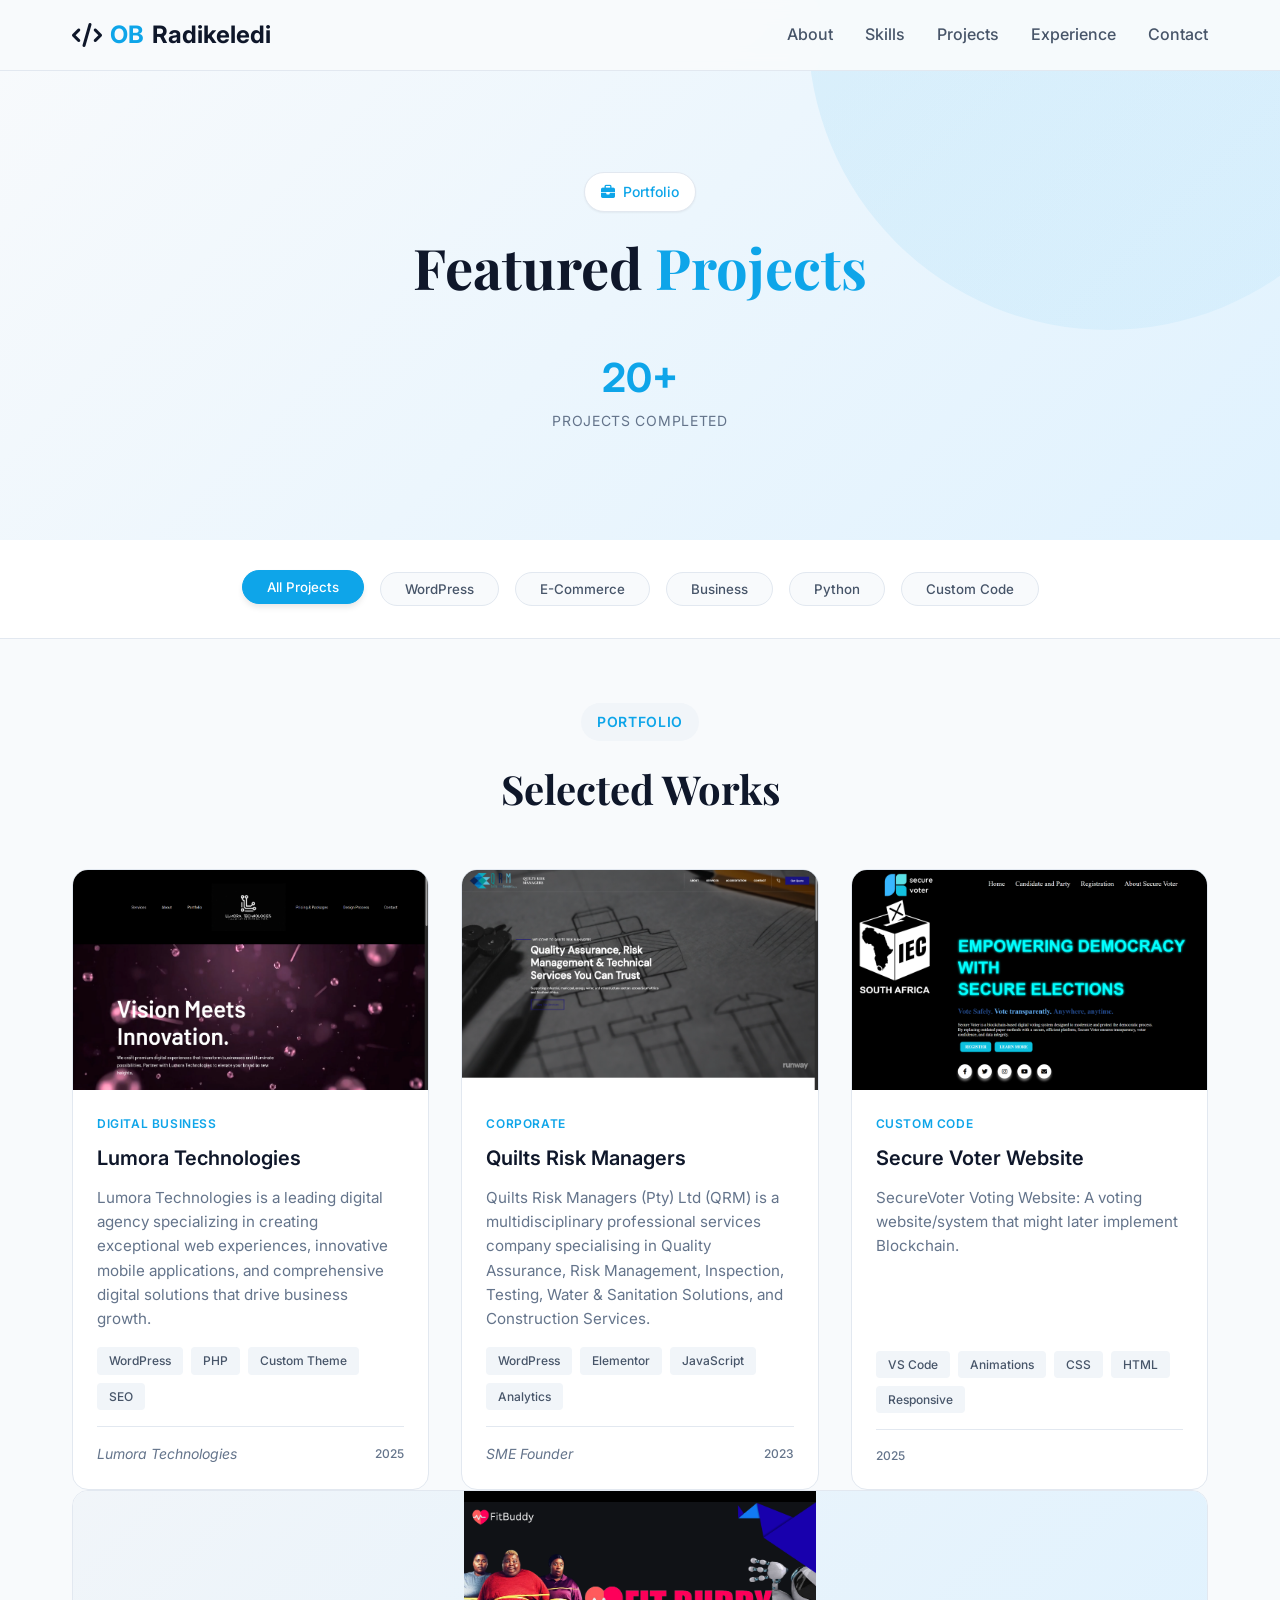
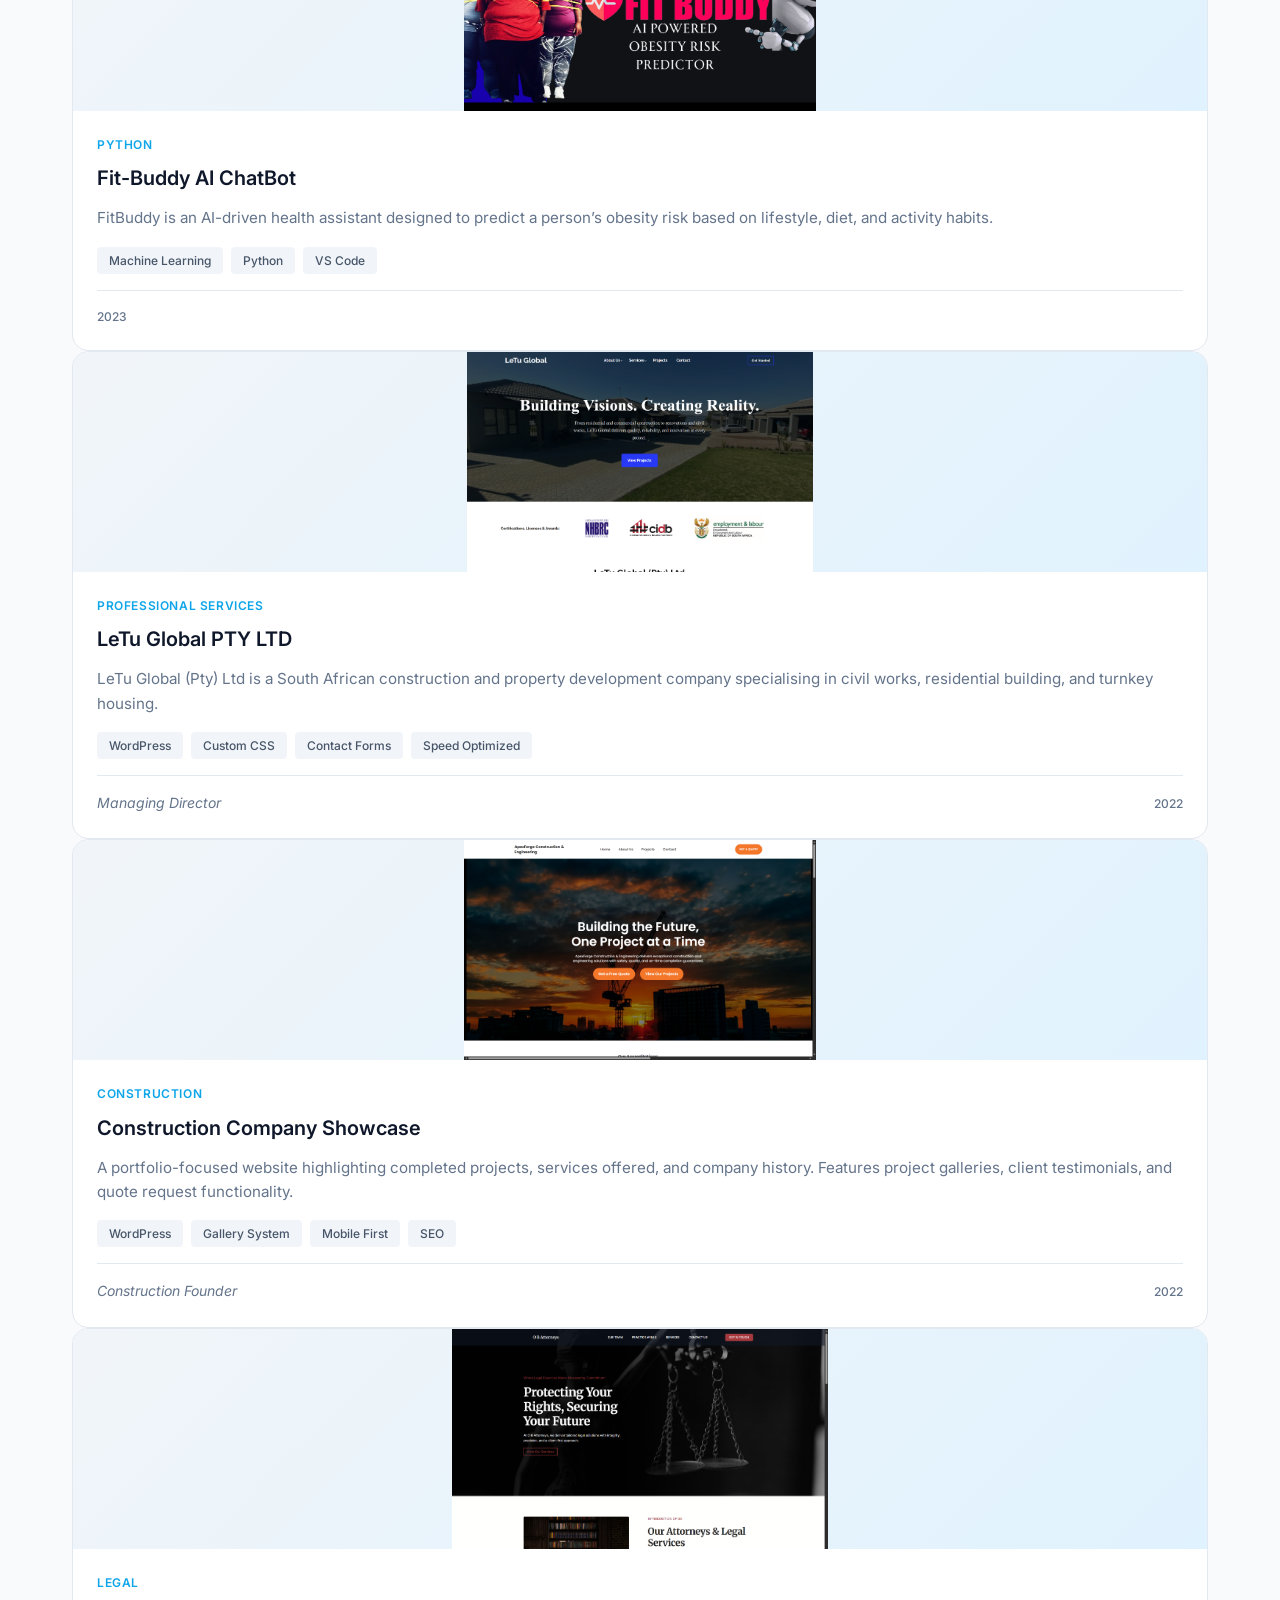
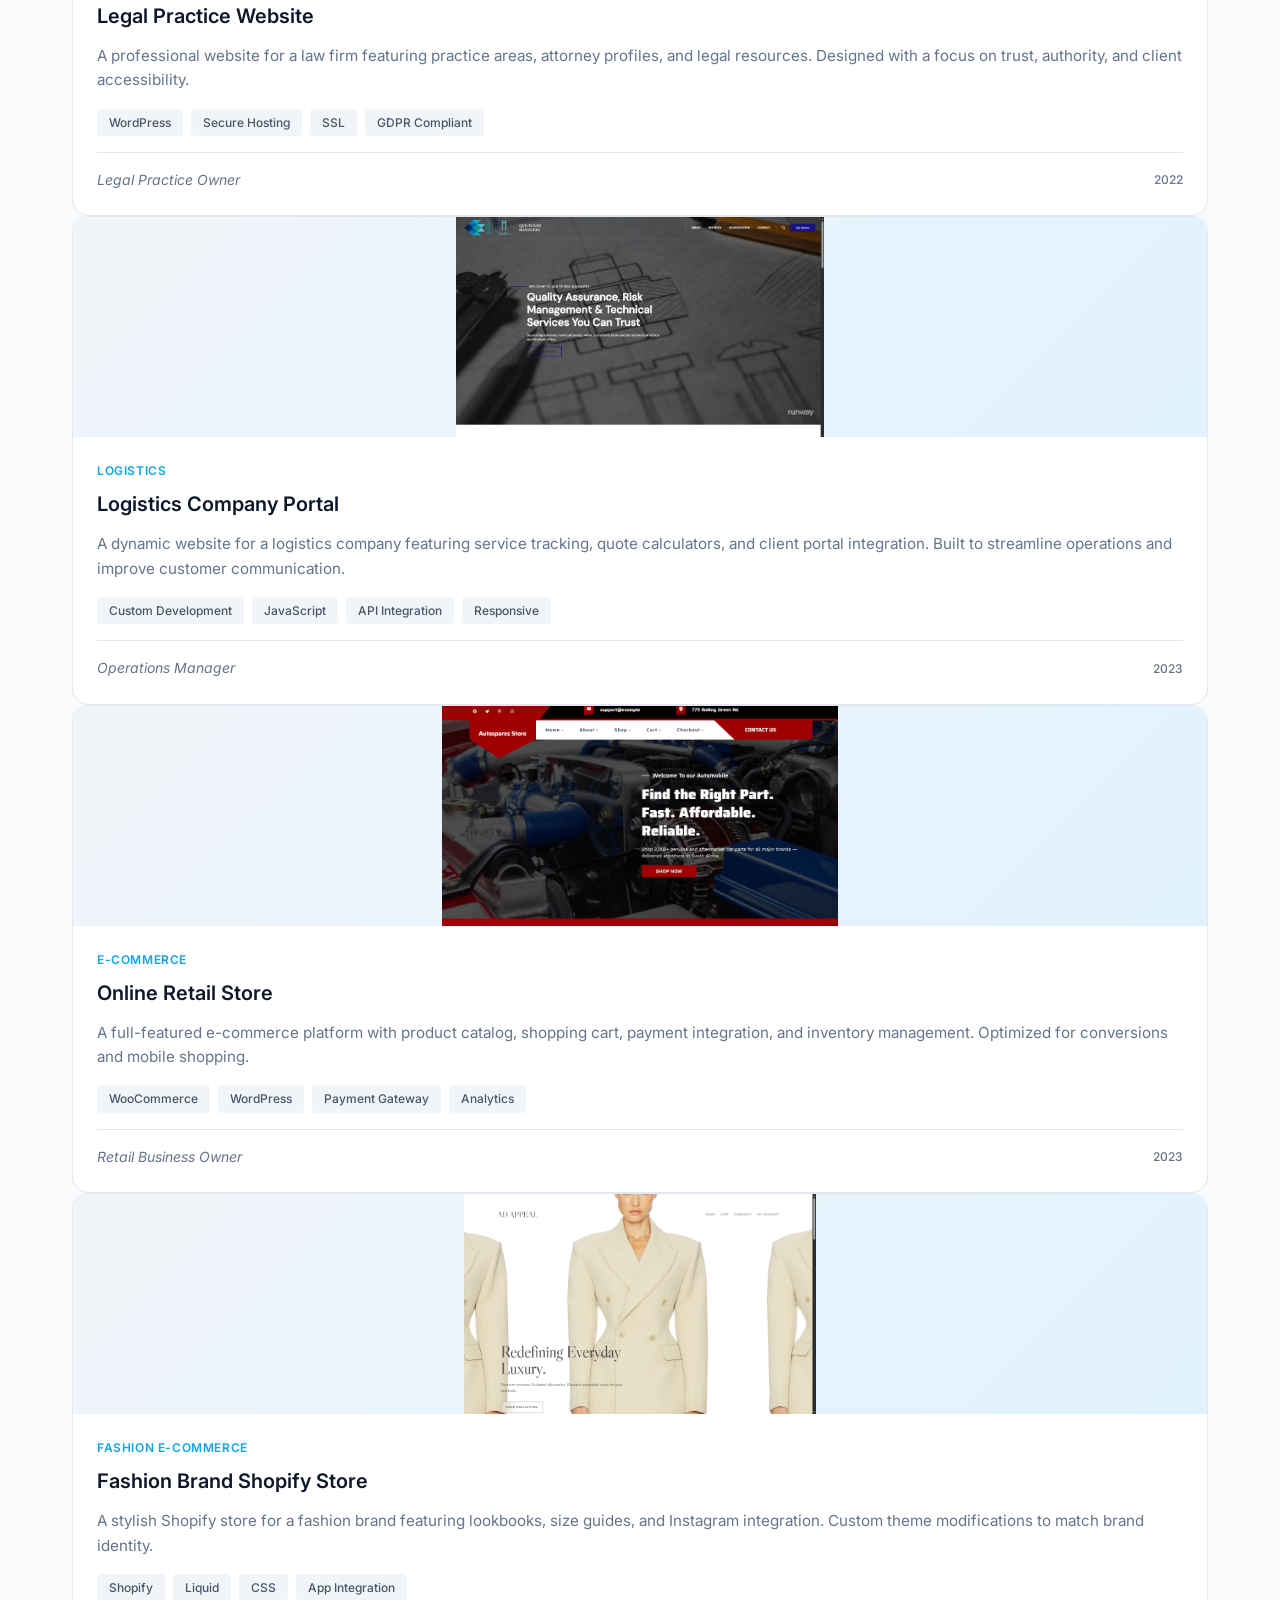
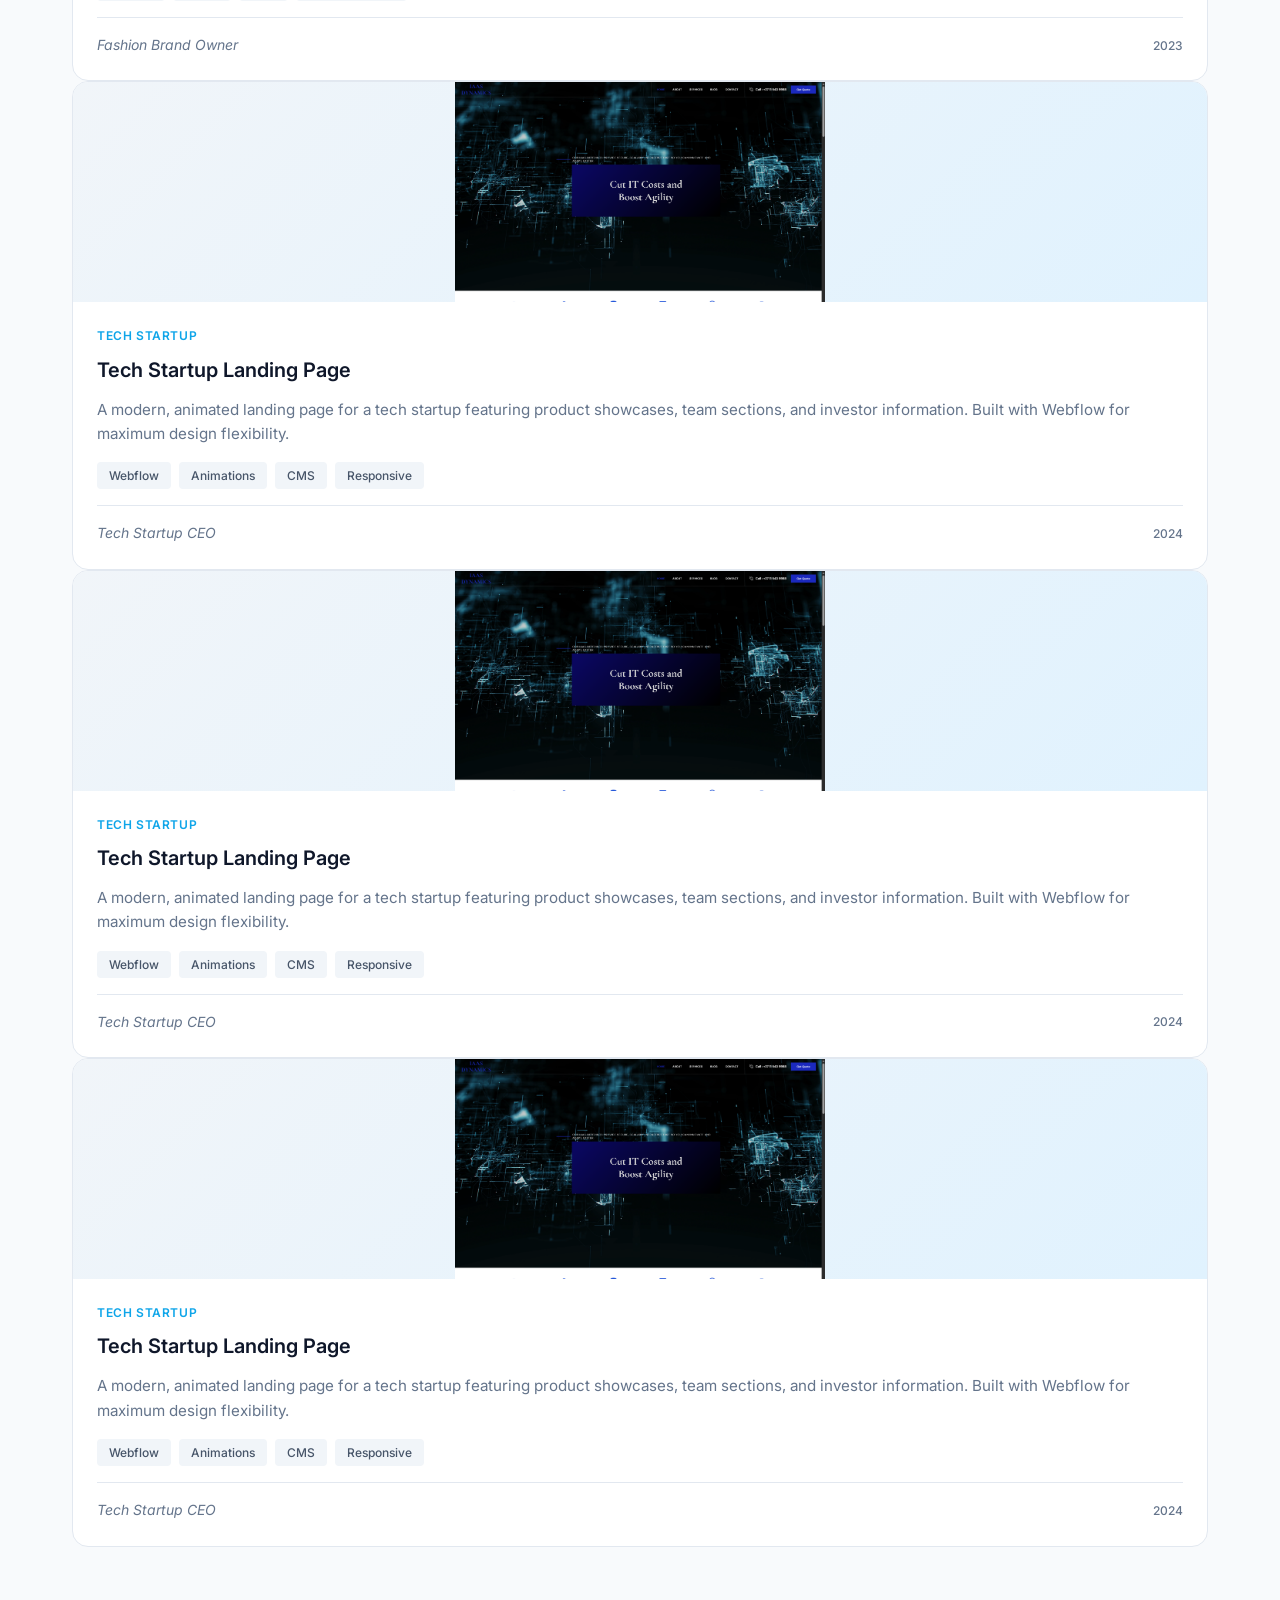
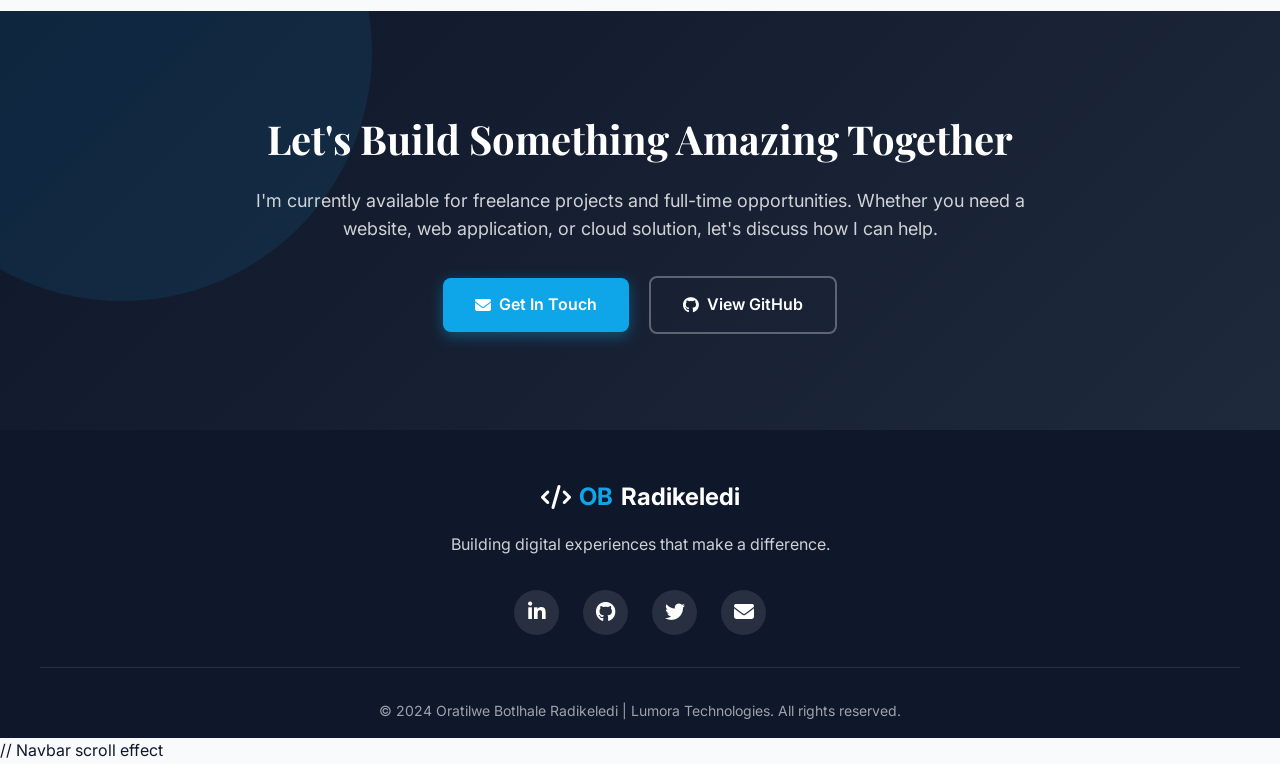
==== portfolio.html @ 7f7d8f94 "Add files via upload" ====
<!DOCTYPE html>
<html lang="en">
<head>
    <meta charset="UTF-8">
    <meta name="viewport" content="width=device-width, initial-scale=1.0">
    <title>Projects | Oratilwe Botlhale Radikeledi</title>
    <meta name="description" content="Portfolio of 20+ websites built by Oratilwe Botlhale Radikeledi. Web design, development, and digital solutions.">

    <!-- Fonts -->
    <link rel="preconnect" href="https://fonts.googleapis.com">
    <link rel="preconnect" href="https://fonts.gstatic.com" crossorigin>
    <link href="https://fonts.googleapis.com/css2?family=Inter:wght@300;400;500;600;700;800&family=Playfair+Display:wght@600;700&display=swap" rel="stylesheet">

    <!-- Icons -->
    <link rel="stylesheet" href="https://cdnjs.cloudflare.com/ajax/libs/font-awesome/6.4.0/css/all.min.css">

    <style>
        :root {
            --primary-bg: #f8fafc;
            --secondary-bg: #ffffff;
            --accent-bg: #f1f5f9;
            --text-primary: #0f172a;
            --text-secondary: #475569;
            --text-muted: #64748b;
            --accent-color: #0ea5e9;
            --accent-hover: #0284c7;
            --border-color: #e2e8f0;
            --success: #10b981;
            --warning: #f59e0b;
            --shadow-sm: 0 1px 2px 0 rgb(0 0 0 / 0.05);
            --shadow-md: 0 4px 6px -1px rgb(0 0 0 / 0.1);
            --shadow-lg: 0 10px 15px -3px rgb(0 0 0 / 0.1);
            --shadow-xl: 0 20px 25px -5px rgb(0 0 0 / 0.1);
        }

        * {
            margin: 0;
            padding: 0;
            box-sizing: border-box;
        }

        html {
            scroll-behavior: smooth;
        }

        body {
            font-family: 'Inter', sans-serif;
            background-color: var(--primary-bg);
            color: var(--text-primary);
            line-height: 1.6;
            overflow-x: hidden;
        }

        /* Custom Scrollbar */
        ::-webkit-scrollbar {
            width: 8px;
        }

        ::-webkit-scrollbar-track {
            background: var(--accent-bg);
        }

        ::-webkit-scrollbar-thumb {
            background: var(--accent-color);
            border-radius: 4px;
        }

        /* Navigation */
        nav {
            position: fixed;
            top: 0;
            width: 100%;
            background: rgba(248, 250, 252, 0.95);
            backdrop-filter: blur(10px);
            border-bottom: 1px solid var(--border-color);
            z-index: 1000;
            transition: all 0.3s ease;
        }

        nav.scrolled {
            box-shadow: var(--shadow-md);
        }

        .nav-container {
            max-width: 1200px;
            margin: 0 auto;
            padding: 1rem 2rem;
            display: flex;
            justify-content: space-between;
            align-items: center;
        }

        .logo {
            font-size: 1.5rem;
            font-weight: 700;
            color: var(--text-primary);
            text-decoration: none;
            display: flex;
            align-items: center;
            gap: 0.5rem;
        }

        .logo span {
            color: var(--accent-color);
        }

        .nav-links {
            display: flex;
            gap: 2rem;
            list-style: none;
        }

        .nav-links a {
            text-decoration: none;
            color: var(--text-secondary);
            font-weight: 500;
            transition: color 0.3s ease;
            position: relative;
        }

        .nav-links a:hover {
            color: var(--accent-color);
        }

        .nav-links a::after {
            content: '';
            position: absolute;
            bottom: -4px;
            left: 0;
            width: 0;
            height: 2px;
            background: var(--accent-color);
            transition: width 0.3s ease;
        }

        .nav-links a:hover::after {
            width: 100%;
        }

        .mobile-menu-btn {
            display: none;
            background: none;
            border: none;
            font-size: 1.5rem;
            cursor: pointer;
            color: var(--text-primary);
        }

        /* Hero Section */
        .hero {
            min-height: 60vh;
            display: flex;
            align-items: center;
            padding: 8rem 2rem 4rem;
            position: relative;
            overflow: hidden;
            background: linear-gradient(135deg, var(--primary-bg) 0%, #e0f2fe 100%);
        }

        .hero::before {
            content: '';
            position: absolute;
            top: -50%;
            right: -10%;
            width: 600px;
            height: 600px;
            background: linear-gradient(135deg, rgba(14, 165, 233, 0.1) 0%, rgba(14, 165, 233, 0.05) 100%);
            border-radius: 50%;
            z-index: 0;
        }

        .hero-container {
            max-width: 1200px;
            margin: 0 auto;
            text-align: center;
            position: relative;
            z-index: 1;
        }

        .hero-badge {
            display: inline-flex;
            align-items: center;
            gap: 0.5rem;
            padding: 0.5rem 1rem;
            background: var(--secondary-bg);
            border: 1px solid var(--border-color);
            border-radius: 50px;
            font-size: 0.875rem;
            font-weight: 500;
            color: var(--accent-color);
            margin-bottom: 1.5rem;
            box-shadow: var(--shadow-sm);
        }

        .hero h1 {
            font-family: 'Playfair Display', serif;
            font-size: 3.5rem;
            font-weight: 700;
            line-height: 1.1;
            margin-bottom: 1rem;
            color: var(--text-primary);
        }

        .hero h1 span {
            color: var(--accent-color);
        }

        .hero-subtitle {
            font-size: 1.25rem;
            color: var(--text-secondary);
            margin-bottom: 1.5rem;
            font-weight: 400;
            max-width: 600px;
            margin-left: auto;
            margin-right: auto;
        }

        .hero-stats {
            display: flex;
            justify-content: center;
            gap: 4rem;
            margin-top: 3rem;
        }

        .stat {
            display: flex;
            flex-direction: column;
            align-items: center;
        }

        .stat-number {
            font-size: 2.5rem;
            font-weight: 700;
            color: var(--accent-color);
        }

        .stat-label {
            font-size: 0.875rem;
            color: var(--text-muted);
            text-transform: uppercase;
            letter-spacing: 0.05em;
        }

        /* Filter Section */
        .filter-section {
            padding: 2rem;
            background: var(--secondary-bg);
            border-bottom: 1px solid var(--border-color);
            position: sticky;
            top: 70px;
            z-index: 100;
        }

        .filter-container {
            max-width: 1200px;
            margin: 0 auto;
            display: flex;
            justify-content: center;
            gap: 1rem;
            flex-wrap: wrap;
        }

        .filter-btn {
            padding: 0.5rem 1.5rem;
            border: 1px solid var(--border-color);
            background: var(--primary-bg);
            border-radius: 50px;
            font-weight: 500;
            color: var(--text-secondary);
            cursor: pointer;
            transition: all 0.3s ease;
            font-family: inherit;
        }

        .filter-btn:hover,
        .filter-btn.active {
            background: var(--accent-color);
            color: white;
            border-color: var(--accent-color);
            transform: translateY(-2px);
            box-shadow: var(--shadow-md);
        }

        /* Projects Grid */
        .projects-section {
            padding: 4rem 2rem;
            max-width: 1200px;
            margin: 0 auto;
        }

        .section-header {
            text-align: center;
            margin-bottom: 3rem;
        }

        .section-tag {
            display: inline-block;
            padding: 0.5rem 1rem;
            background: var(--accent-bg);
            color: var(--accent-color);
            border-radius: 50px;
            font-size: 0.875rem;
            font-weight: 600;
            margin-bottom: 1rem;
            text-transform: uppercase;
            letter-spacing: 0.05em;
        }

        .section-title {
            font-family: 'Playfair Display', serif;
            font-size: 2.5rem;
            font-weight: 700;
            margin-bottom: 1rem;
            color: var(--text-primary);
        }

        .projects-grid {
            display: grid;
            grid-template-columns: repeat(auto-fit, minmax(350px, 1fr));
            gap: 2rem;
        }

        .project-card {
            background: var(--secondary-bg);
            border-radius: 16px;
            overflow: hidden;
            border: 1px solid var(--border-color);
            transition: all 0.4s ease;
            position: relative;
            display: flex;
            flex-direction: column;
        }

        .project-card:hover {
            transform: translateY(-8px);
            box-shadow: var(--shadow-xl);
        }

        .project-image {
            height: 220px;
            background: linear-gradient(135deg, var(--accent-bg) 0%, #e0f2fe 100%);
            display: flex;
            align-items: center;
            justify-content: center;
            font-size: 3.5rem;
            color: var(--accent-color);
            position: relative;
            overflow: hidden;
        }

        .project-image::before {
            content: '';
            position: absolute;
            top: 0;
            left: 0;
            right: 0;
            bottom: 0;
            background: linear-gradient(135deg, transparent 0%, rgba(14, 165, 233, 0.1) 100%);
            opacity: 0;
            transition: opacity 0.3s ease;
        }

        .project-card:hover .project-image::before {
            opacity: 1;
        }

        .project-overlay {
            position: absolute;
            top: 0;
            left: 0;
            right: 0;
            bottom: 0;
            background: rgba(15, 23, 42, 0.85);
            display: flex;
            align-items: center;
            justify-content: center;
            gap: 1rem;
            opacity: 0;
            transition: opacity 0.3s ease;
        }

        .project-card:hover .project-overlay {
            opacity: 1;
        }

        .project-link {
            width: 50px;
            height: 50px;
            background: white;
            border-radius: 50%;
            display: flex;
            align-items: center;
            justify-content: center;
            color: var(--text-primary);
            text-decoration: none;
            transition: all 0.3s ease;
            transform: translateY(20px);
            opacity: 0;
        }

        .project-card:hover .project-link {
            transform: translateY(0);
            opacity: 1;
        }

        .project-link:first-child {
            transition-delay: 0.1s;
        }

        .project-link:last-child {
            transition-delay: 0.2s;
        }

        .project-link:hover {
            background: var(--accent-color);
            color: white;
            transform: scale(1.1);
        }

        .project-content {
            padding: 1.5rem;
            flex-grow: 1;
            display: flex;
            flex-direction: column;
        }

        .project-category {
            font-size: 0.75rem;
            font-weight: 600;
            color: var(--accent-color);
            text-transform: uppercase;
            letter-spacing: 0.05em;
            margin-bottom: 0.5rem;
        }

        .project-content h3 {
            font-size: 1.25rem;
            margin-bottom: 0.75rem;
            color: var(--text-primary);
            font-weight: 600;
        }

        .project-content p {
            color: var(--text-muted);
            font-size: 0.95rem;
            margin-bottom: 1rem;
            line-height: 1.6;
            flex-grow: 1;
        }

        .project-tech {
            display: flex;
            flex-wrap: wrap;
            gap: 0.5rem;
            margin-bottom: 1rem;
        }

        .project-tech span {
            padding: 0.25rem 0.75rem;
            background: var(--accent-bg);
            border-radius: 4px;
            font-size: 0.75rem;
            color: var(--text-secondary);
            font-weight: 500;
        }

        .project-footer {
            display: flex;
            justify-content: space-between;
            align-items: center;
            padding-top: 1rem;
            border-top: 1px solid var(--border-color);
        }

        .project-client {
            font-size: 0.875rem;
            color: var(--text-muted);
            font-style: italic;
        }

        .project-date {
            font-size: 0.75rem;
            color: var(--text-muted);
            font-weight: 500;
        }

        /* Testimonials Section */
        .testimonials-section {
            padding: 6rem 2rem;
            background: var(--secondary-bg);
            position: relative;
        }

        .testimonials-container {
            max-width: 1200px;
            margin: 0 auto;
        }

        .testimonials-grid {
            display: grid;
            grid-template-columns: repeat(auto-fit, minmax(350px, 1fr));
            gap: 2rem;
            margin-top: 3rem;
        }

        .testimonial-card {
            background: var(--primary-bg);
            padding: 2rem;
            border-radius: 12px;
            border: 1px solid var(--border-color);
            position: relative;
            transition: all 0.3s ease;
        }

        .testimonial-card:hover {
            transform: translateY(-5px);
            box-shadow: var(--shadow-lg);
        }

        .testimonial-card::before {
            content: '"';
            position: absolute;
            top: -10px;
            left: 20px;
            font-size: 4rem;
            color: var(--accent-color);
            font-family: 'Playfair Display', serif;
            opacity: 0.3;
        }

        .testimonial-text {
            font-size: 1rem;
            color: var(--text-secondary);
            line-height: 1.8;
            margin-bottom: 1.5rem;
            font-style: italic;
        }

        .testimonial-author {
            display: flex;
            align-items: center;
            gap: 1rem;
        }

        .author-avatar {
            width: 50px;
            height: 50px;
            background: var(--accent-bg);
            border-radius: 50%;
            display: flex;
            align-items: center;
            justify-content: center;
            font-size: 1.25rem;
            color: var(--accent-color);
            font-weight: 600;
        }

        .author-info h4 {
            font-size: 1rem;
            color: var(--text-primary);
            margin-bottom: 0.25rem;
        }

        .author-info p {
            font-size: 0.875rem;
            color: var(--text-muted);
        }

        /* Process Section */
        .process-section {
            padding: 6rem 2rem;
            max-width: 1200px;
            margin: 0 auto;
        }

        .process-grid {
            display: grid;
            grid-template-columns: repeat(auto-fit, minmax(250px, 1fr));
            gap: 2rem;
            margin-top: 3rem;
        }

        .process-card {
            text-align: center;
            padding: 2rem;
            position: relative;
        }

        .process-number {
            width: 60px;
            height: 60px;
            background: var(--accent-color);
            color: white;
            border-radius: 50%;
            display: flex;
            align-items: center;
            justify-content: center;
            font-size: 1.5rem;
            font-weight: 700;
            margin: 0 auto 1.5rem;
            position: relative;
            z-index: 1;
        }

        .process-card h3 {
            font-size: 1.25rem;
            margin-bottom: 0.75rem;
            color: var(--text-primary);
        }

        .process-card p {
            color: var(--text-muted);
            font-size: 0.95rem;
        }

        /* CTA Section */
        .cta-section {
            padding: 6rem 2rem;
            background: linear-gradient(135deg, var(--text-primary) 0%, #1e293b 100%);
            text-align: center;
            position: relative;
            overflow: hidden;
        }

        .cta-section::before {
            content: '';
            position: absolute;
            top: -50%;
            left: -10%;
            width: 500px;
            height: 500px;
            background: rgba(14, 165, 233, 0.1);
            border-radius: 50%;
        }

        .cta-container {
            max-width: 800px;
            margin: 0 auto;
            position: relative;
            z-index: 1;
        }

        .cta-section h2 {
            font-family: 'Playfair Display', serif;
            font-size: 2.5rem;
            color: white;
            margin-bottom: 1rem;
        }

        .cta-section p {
            color: rgba(255, 255, 255, 0.8);
            font-size: 1.125rem;
            margin-bottom: 2rem;
        }

        .btn {
            padding: 0.875rem 2rem;
            border-radius: 8px;
            font-weight: 600;
            text-decoration: none;
            transition: all 0.3s ease;
            display: inline-flex;
            align-items: center;
            gap: 0.5rem;
            cursor: pointer;
            border: none;
            font-size: 1rem;
        }

        .btn-primary {
            background: var(--accent-color);
            color: white;
            box-shadow: 0 4px 14px 0 rgba(14, 165, 233, 0.39);
        }

        .btn-primary:hover {
            background: var(--accent-hover);
            transform: translateY(-2px);
            box-shadow: 0 6px 20px rgba(14, 165, 233, 0.23);
        }

        .btn-secondary {
            background: transparent;
            color: white;
            border: 2px solid rgba(255, 255, 255, 0.3);
            margin-left: 1rem;
        }

        .btn-secondary:hover {
            border-color: white;
            background: rgba(255, 255, 255, 0.1);
        }

        /* Footer */
        footer {
            background: var(--text-primary);
            color: white;
            padding: 3rem 2rem 1rem;
            text-align: center;
        }

        .footer-content {
            max-width: 1200px;
            margin: 0 auto;
        }

        .footer-logo {
            font-size: 1.5rem;
            font-weight: 700;
            margin-bottom: 1rem;
            display: inline-flex;
            align-items: center;
            gap: 0.5rem;
        }

        .footer-logo span {
            color: var(--accent-color);
        }

        .footer-social {
            display: flex;
            justify-content: center;
            gap: 1.5rem;
            margin: 2rem 0;
        }

        .social-link {
            width: 45px;
            height: 45px;
            background: rgba(255, 255, 255, 0.1);
            border-radius: 50%;
            display: flex;
            align-items: center;
            justify-content: center;
            color: white;
            text-decoration: none;
            transition: all 0.3s ease;
            font-size: 1.25rem;
        }

        .social-link:hover {
            background: var(--accent-color);
            transform: translateY(-3px);
        }

        .footer-text {
            color: rgba(255, 255, 255, 0.6);
            font-size: 0.875rem;
            margin-top: 2rem;
            padding-top: 2rem;
            border-top: 1px solid rgba(255, 255, 255, 0.1);
        }

        /* Animations */
        @keyframes fadeInUp {
            from {
                opacity: 0;
                transform: translateY(30px);
            }
            to {
                opacity: 1;
                transform: translateY(0);
            }
        }

        .scroll-reveal {
            opacity: 0;
            transform: translateY(30px);
            transition: all 0.8s ease;
        }

        .scroll-reveal.active {
            opacity: 1;
            transform: translateY(0);
        }

        /* Hide filtered items */
        .project-card.hidden {
            display: none;
        }

        /* Responsive Design */
        @media (max-width: 968px) {
            .hero h1 {
                font-size: 2.5rem;
            }

            .hero-stats {
                gap: 2rem;
            }

            .projects-grid {
                grid-template-columns: repeat(auto-fit, minmax(300px, 1fr));
            }

            .testimonials-grid {
                grid-template-columns: 1fr;
            }
        }

        @media (max-width: 640px) {
            .nav-links {
                display: none;
            }

            .mobile-menu-btn {
                display: block;
            }

            .hero {
                min-height: 50vh;
                padding: 6rem 1rem 3rem;
            }

            .hero h1 {
                font-size: 2rem;
            }

            .hero-stats {
                flex-direction: column;
                gap: 1.5rem;
            }

            .filter-container {
                gap: 0.5rem;
            }

            .filter-btn {
                padding: 0.4rem 1rem;
                font-size: 0.875rem;
            }

            .projects-grid {
                grid-template-columns: 1fr;
            }

            .cta-section h2 {
                font-size: 1.75rem;
            }

            .btn-secondary {
                margin-left: 0;
                margin-top: 1rem;
            }
        }
    </style>
<base target="_blank">
</head>
<body>
    <!-- Navigation -->
    <nav id="navbar">
        <div class="nav-container">
            <a href="#" class="logo">
                <i class="fas fa-code"></i>
                <span>OB</span>Radikeledi
            </a>
            <ul class="nav-links">
                <li><a href="index.html">About</a></li>
                <li><a href="index.html">Skills</a></li>
                <li><a href="portfolio.html">Projects</a></li>
                <li><a href="index.html">Experience</a></li>
                <li><a href="index.html">Contact</a></li>
            </ul>
            <button class="mobile-menu-btn" onclick="toggleMobileMenu()">
                <i class="fas fa-bars"></i>
            </button>
        </div>
    </nav>

    <!-- Hero Section -->
    <section class="hero">
        <div class="hero-container">
            <div class="hero-badge">
                <i class="fas fa-briefcase"></i>
                Portfolio
            </div>
            <h1>
                Featured <span>Projects</span>
            </h1>
            <p class="hero-subtitle">
            </p>
            <div class="hero-stats">
                <div class="stat">
                    <span class="stat-number">20+</span>
                    <span class="stat-label">Projects Completed</span>
                </div>
            </div>
        </div>
    </section>

    <!-- Filter Section -->
    <section class="filter-section">
        <div class="filter-container">
            <button class="filter-btn active" data-filter="all">All Projects</button>
            <button class="filter-btn" data-filter="wordpress">WordPress</button>
            <button class="filter-btn" data-filter="ecommerce">E-Commerce</button>
            <button class="filter-btn" data-filter="business">Business</button>
            <button class="filter-btn" data-filter="business">Python</button>
            <button class="filter-btn" data-filter="custom">Custom Code</button>
        </div>
    </section>

    <!-- Projects Section -->
    <section id="projects" class="projects-section">
        <div class="section-header scroll-reveal">
            <span class="section-tag">Portfolio</span>
            <h2 class="section-title">Selected Works</h2>
        </div>

        <div class="projects-grid">
            <!-- Project 1: Lumora Technologies -->
            <div class="project-card scroll-reveal" data-category="wordpress business">
                <div class="project-image">
                    <img src="IMAGES/lumoratechnologies.png" alt="lumoratechnologies" class="project-image">
                    <div class="project-overlay">
                        <a href="https://lumoratechnologies.co.za/" class="project-link" title="View Live Site">
                            <i class="fas fa-external-link-alt"></i>
                        </a>
                        <a href="#" class="project-link" title="View Case Study">
                            <i class="fas fa-folder-open"></i>
                        </a>
                    </div>
                </div>
                <div class="project-content">
                    <span class="project-category">Digital Business</span>
                    <h3>Lumora Technologies</h3>
                    <p>Lumora Technologies is a leading digital agency specializing in creating exceptional web experiences, innovative mobile applications, and comprehensive digital solutions that drive business growth.</p>
                    <div class="project-tech">
                        <span>WordPress</span>
                        <span>PHP</span>
                        <span>Custom Theme</span>
                        <span>SEO</span>
                    </div>
                    <div class="project-footer">
                        <span class="project-client">Lumora Technologies</span>
                        <span class="project-date">2025</span>
                    </div>
                </div>
            </div>

            <!-- Project 2: SME Business -->
            <div class="project-card scroll-reveal" data-category="wordpress business">
                <div class="project-image">
                    <img src="IMAGES/QRM.png" alt="QRMs" class="project-image">
                    <div class="project-overlay">
                        <a href="https://quiltsriskmanagers.co.za/" class="project-link" title="View Live Site">
                            <i class="fas fa-external-link-alt"></i>
                        </a>
                        <a href="#" class="project-link" title="View Case Study">
                            <i class="fas fa-folder-open"></i>
                        </a>
                    </div>
                </div>
                <div class="project-content">
                    <span class="project-category">Corporate</span>
                    <h3>Quilts Risk Managers</h3>
                    <p>Quilts Risk Managers (Pty) Ltd (QRM) is a multidisciplinary professional services company specialising in Quality Assurance, Risk Management, Inspection, Testing, Water & Sanitation Solutions, and Construction Services.</p>
                    <div class="project-tech">
                        <span>WordPress</span>
                        <span>Elementor</span>
                        <span>JavaScript</span>
                        <span>Analytics</span>
                    </div>
                    <div class="project-footer">
                        <span class="project-client">SME Founder</span>
                        <span class="project-date">2023</span>
                    </div>
                </div>
            </div>

            <div class="project-card scroll-reveal" data-category="custom code">
                <div class="project-image">
                    <img src="IMAGES/securevoter.png" alt="SecureVoter" class="project-image">
                    <div class="project-overlay">
                        <a href="#" class="project-link" title="View Live Site">
                            <i class="fas fa-external-link-alt"></i>
                        </a>
                        <a href="#" class="project-link" title="View Case Study">
                            <i class="fas fa-folder-open"></i>
                        </a>
                    </div>
                </div>
                <div class="project-content">
                    <span class="project-category">Custom Code</span>
                    <h3>Secure Voter Website</h3>
                    <p>SecureVoter Voting Website: A voting website/system that might later implement Blockchain.</p>
                    <div class="project-tech">
                        <span>VS Code</span>
                        <span>Animations</span>
                        <span>CSS</span>
                        <span>HTML</span>
                        <span>Responsive</span>
                    </div>
                    <div class="project-footer"></div>
                        <span class="project-date">2025</span>
                    </div>
                </div>
            </div>

            <!-- Project 3: Student Accommodation -->
            <div class="project-card scroll-reveal" data-category="python">
                <div class="project-image">
                    <img src="IMAGES/fitbuddy.png" alt="fitbudy" class="project-image">
                    <div class="project-overlay">
                        <a href="#" class="project-link" title="View Live Site">
                            <i class="fas fa-external-link-alt"></i>
                        </a>
                    </div>
                </div>
                <div class="project-content">
                    <span class="project-category">Python</span>
                    <h3>Fit-Buddy AI ChatBot</h3>
                    <p>
                        FitBuddy is an AI-driven health assistant designed to predict a person’s obesity risk based on lifestyle, diet, and activity habits.</p>
                    <div class="project-tech">
                        <span>Machine Learning</span>
                        <span>Python</span>
                        <span>VS Code</span>
                    </div>
                    <div class="project-footer">
            
                        <span class="project-date">2023</span>
                    </div>
                </div>
            </div>

            <!-- Project 4: Professional Services -->
            <div class="project-card scroll-reveal" data-category="wordpress business">
                <div class="project-image">
                    <img src="IMAGES/letu.png" alt="QRMs" class="project-image">
                    <div class="project-overlay">
                        <a href="https://salesletu.co.za/" class="project-link" title="View Live Site">
                            <i class="fas fa-external-link-alt"></i>
                        </a>
                        <a href="#" class="project-link" title="View Case Study">
                            <i class="fas fa-folder-open"></i>
                        </a>
                    </div>
                </div>
                <div class="project-content">
                    <span class="project-category">Professional Services</span>
                    <h3>LeTu Global PTY LTD</h3>
                    <p>LeTu Global (Pty) Ltd is a South African construction and property development company specialising in civil works, residential building, and turnkey housing. </p>
                    <div class="project-tech">
                        <span>WordPress</span>
                        <span>Custom CSS</span>
                        <span>Contact Forms</span>
                        <span>Speed Optimized</span>
                    </div>
                    <div class="project-footer">
                        <span class="project-client">Managing Director</span>
                        <span class="project-date">2022</span>
                    </div>
                </div>
            </div>

            <!-- Project 5: Construction Company -->
            <div class="project-card scroll-reveal" data-category="web design">
                <div class="project-image">
                    <img src="IMAGES/construction.png" alt="QRMs" class="project-image">
                    <div class="project-overlay">
                        <a href="#" class="project-link" title="View Live Site">
                            <i class="fas fa-external-link-alt"></i>
                        </a>
                        <a href="#" class="project-link" title="View Case Study">
                            <i class="fas fa-folder-open"></i>
                        </a>
                    </div>
                </div>
                <div class="project-content">
                    <span class="project-category">Construction</span>
                    <h3>Construction Company Showcase</h3>
                    <p>A portfolio-focused website highlighting completed projects, services offered, and company history. Features project galleries, client testimonials, and quote request functionality.</p>
                    <div class="project-tech">
                        <span>WordPress</span>
                        <span>Gallery System</span>
                        <span>Mobile First</span>
                        <span>SEO</span>
                    </div>
                    <div class="project-footer">
                        <span class="project-client">Construction Founder</span>
                        <span class="project-date">2022</span>
                    </div>
                </div>
            </div>

            <!-- Project 6: Legal Practice -->
            <div class="project-card scroll-reveal" data-category="wordpress business">
                <div class="project-image">
                    <img src="IMAGES/lawfirm.png" alt="QRMs" class="project-image">
                    <div class="project-overlay">
                        <a href="#" class="project-link" title="View Live Site">
                            <i class="fas fa-external-link-alt"></i>
                        </a>
                        <a href="#" class="project-link" title="View Case Study">
                            <i class="fas fa-folder-open"></i>
                        </a>
                    </div>
                </div>
                <div class="project-content">
                    <span class="project-category">Legal</span>
                    <h3>Legal Practice Website</h3>
                    <p>A professional website for a law firm featuring practice areas, attorney profiles, and legal resources. Designed with a focus on trust, authority, and client accessibility.</p>
                    <div class="project-tech">
                        <span>WordPress</span>
                        <span>Secure Hosting</span>
                        <span>SSL</span>
                        <span>GDPR Compliant</span>
                    </div>
                    <div class="project-footer">
                        <span class="project-client">Legal Practice Owner</span>
                        <span class="project-date">2022</span>
                    </div>
                </div>
            </div>

            <!-- Project 7: Logistics Company -->
            <div class="project-card scroll-reveal" data-category="business custom">
                <div class="project-image">
                    <img src="IMAGES/QRM.png" alt="QRMs" class="project-image">
                    <div class="project-overlay">
                        <a href="#" class="project-link" title="View Live Site">
                            <i class="fas fa-external-link-alt"></i>
                        </a>
                        <a href="#" class="project-link" title="View Case Study">
                            <i class="fas fa-folder-open"></i>
                        </a>
                    </div>
                </div>
                <div class="project-content">
                    <span class="project-category">Logistics</span>
                    <h3>Logistics Company Portal</h3>
                    <p>A dynamic website for a logistics company featuring service tracking, quote calculators, and client portal integration. Built to streamline operations and improve customer communication.</p>
                    <div class="project-tech">
                        <span>Custom Development</span>
                        <span>JavaScript</span>
                        <span>API Integration</span>
                        <span>Responsive</span>
                    </div>
                    <div class="project-footer">
                        <span class="project-client">Operations Manager</span>
                        <span class="project-date">2023</span>
                    </div>
                </div>
            </div>

            <!-- Project 8: E-Commerce Store -->
            <div class="project-card scroll-reveal" data-category="ecommerce">
                <div class="project-image">
                    <img src="IMAGES/motocare.png" alt="QRMs" class="project-image">
                    <div class="project-overlay">
                        <a href="#" class="project-link" title="View Live Site">
                            <i class="fas fa-external-link-alt"></i>
                        </a>
                        <a href="#" class="project-link" title="View Case Study">
                            <i class="fas fa-folder-open"></i>
                        </a>
                    </div>
                </div>
                <div class="project-content">
                    <span class="project-category">E-Commerce</span>
                    <h3>Online Retail Store</h3>
                    <p>A full-featured e-commerce platform with product catalog, shopping cart, payment integration, and inventory management. Optimized for conversions and mobile shopping.</p>
                    <div class="project-tech">
                        <span>WooCommerce</span>
                        <span>WordPress</span>
                        <span>Payment Gateway</span>
                        <span>Analytics</span>
                    </div>
                    <div class="project-footer">
                        <span class="project-client">Retail Business Owner</span>
                        <span class="project-date">2023</span>
                    </div>
                </div>
            </div>

            <!-- Project 9: Shopify Store -->
            <div class="project-card scroll-reveal" data-category="ecommerce">
                <div class="project-image">
                    <img src="IMAGES/fashionbusiness.png" alt="QRMs" class="project-image">
                    <div class="project-overlay">
                        <a href="#" class="project-link" title="View Live Site">
                            <i class="fas fa-external-link-alt"></i>
                        </a>
                        <a href="#" class="project-link" title="View Case Study">
                            <i class="fas fa-folder-open"></i>
                        </a>
                    </div>
                </div>
                <div class="project-content">
                    <span class="project-category">Fashion E-Commerce</span>
                    <h3>Fashion Brand Shopify Store</h3>
                    <p>A stylish Shopify store for a fashion brand featuring lookbooks, size guides, and Instagram integration. Custom theme modifications to match brand identity.</p>
                    <div class="project-tech">
                        <span>Shopify</span>
                        <span>Liquid</span>
                        <span>CSS</span>
                        <span>App Integration</span>
                    </div>
                    <div class="project-footer">
                        <span class="project-client">Fashion Brand Owner</span>
                        <span class="project-date">2023</span>
                    </div>
                </div>
            </div>

            <!-- Project 10: Webflow Site -->
            <div class="project-card scroll-reveal" data-category="business">
                <div class="project-image">
                    <img src="IMAGES/itbusiness.png" alt="QRMs" class="project-image">
                    <div class="project-overlay">
                        <a href="#" class="project-link" title="View Live Site">
                            <i class="fas fa-external-link-alt"></i>
                        </a>
                        <a href="#" class="project-link" title="View Case Study">
                            <i class="fas fa-folder-open"></i>
                        </a>
                    </div>
                </div>
                <div class="project-content">
                    <span class="project-category">Tech Startup</span>
                    <h3>Tech Startup Landing Page</h3>
                    <p>A modern, animated landing page for a tech startup featuring product showcases, team sections, and investor information. Built with Webflow for maximum design flexibility.</p>
                    <div class="project-tech">
                        <span>Webflow</span>
                        <span>Animations</span>
                        <span>CMS</span>
                        <span>Responsive</span>
                    </div>
                    <div class="project-footer">
                        <span class="project-client">Tech Startup CEO</span>
                        <span class="project-date">2024</span>
                    </div>
                </div>
            </div>

            <div class="project-card scroll-reveal" data-category="business">
                <div class="project-image">
                    <img src="IMAGES/itbusiness.png" alt="QRMs" class="project-image">
                    <div class="project-overlay">
                        <a href="#" class="project-link" title="View Live Site">
                            <i class="fas fa-external-link-alt"></i>
                        </a>
                        <a href="#" class="project-link" title="View Case Study">
                            <i class="fas fa-folder-open"></i>
                        </a>
                    </div>
                </div>
                <div class="project-content">
                    <span class="project-category">Tech Startup</span>
                    <h3>Tech Startup Landing Page</h3>
                    <p>A modern, animated landing page for a tech startup featuring product showcases, team sections, and investor information. Built with Webflow for maximum design flexibility.</p>
                    <div class="project-tech">
                        <span>Webflow</span>
                        <span>Animations</span>
                        <span>CMS</span>
                        <span>Responsive</span>
                    </div>
                    <div class="project-footer">
                        <span class="project-client">Tech Startup CEO</span>
                        <span class="project-date">2024</span>
                    </div>
                </div>
            </div>
            <div class="project-card scroll-reveal" data-category="business">
                <div class="project-image">
                    <img src="IMAGES/itbusiness.png" alt="QRMs" class="project-image">
                    <div class="project-overlay">
                        <a href="#" class="project-link" title="View Live Site">
                            <i class="fas fa-external-link-alt"></i>
                        </a>
                        <a href="#" class="project-link" title="View Case Study">
                            <i class="fas fa-folder-open"></i>
                        </a>
                    </div>
                </div>
                <div class="project-content">
                    <span class="project-category">Tech Startup</span>
                    <h3>Tech Startup Landing Page</h3>
                    <p>A modern, animated landing page for a tech startup featuring product showcases, team sections, and investor information. Built with Webflow for maximum design flexibility.</p>
                    <div class="project-tech">
                        <span>Webflow</span>
                        <span>Animations</span>
                        <span>CMS</span>
                        <span>Responsive</span>
                    </div>
                    <div class="project-footer">
                        <span class="project-client">Tech Startup CEO</span>
                        <span class="project-date">2024</span>
                    </div>
                </div>
            </div>
            
        </div>
    </section>


    <!-- CTA Section -->
    <section id="contact" class="cta-section">
        <div class="cta-container">
            <h2>Let's Build Something Amazing Together</h2>
            <p>I'm currently available for freelance projects and full-time opportunities. Whether you need a website, web application, or cloud solution, let's discuss how I can help.</p>
            <div>
                <a href="mailto:botlhaleradikeledi@gmail.com" class="btn btn-primary">
                    <i class="fas fa-envelope"></i>
                    Get In Touch
                </a>
                <a href="https://github.com/lumoraTech6" target="_blank" class="btn btn-secondary">
                    <i class="fab fa-github"></i>
                    View GitHub
                </a>
            </div>
        </div>
    </section>

    <!-- Footer -->
    <footer>
        <div class="footer-content">
            <div class="footer-logo">
                <i class="fas fa-code"></i>
                <span>OB</span>Radikeledi
            </div>
            <p style="color: rgba(255,255,255,0.8); margin-bottom: 1rem;">
                Building digital experiences that make a difference.
            </p>
            <div class="footer-social">
                <a href="#" class="social-link" title="LinkedIn">
                    <i class="fab fa-linkedin-in"></i>
                </a>
                <a href="https://github.com/lumoraTech6" class="social-link" title="GitHub">
                    <i class="fab fa-github"></i>
                </a>
                <a href="#" class="social-link" title="Twitter">
                    <i class="fab fa-twitter"></i>
                </a>
                <a href="mailto:botlhaleradikeledi@gmail.com" class="social-link" title="Email">
                    <i class="fas fa-envelope"></i>
                </a>
            </div>
            <p class="footer-text">
                © 2024 Oratilwe Botlhale Radikeledi | Lumora Technologies. All rights reserved.
            </p>
        </div>
    </footer>

        // Navbar scroll effect
        <script src="portfolio.js"></script>

</body>
</html>
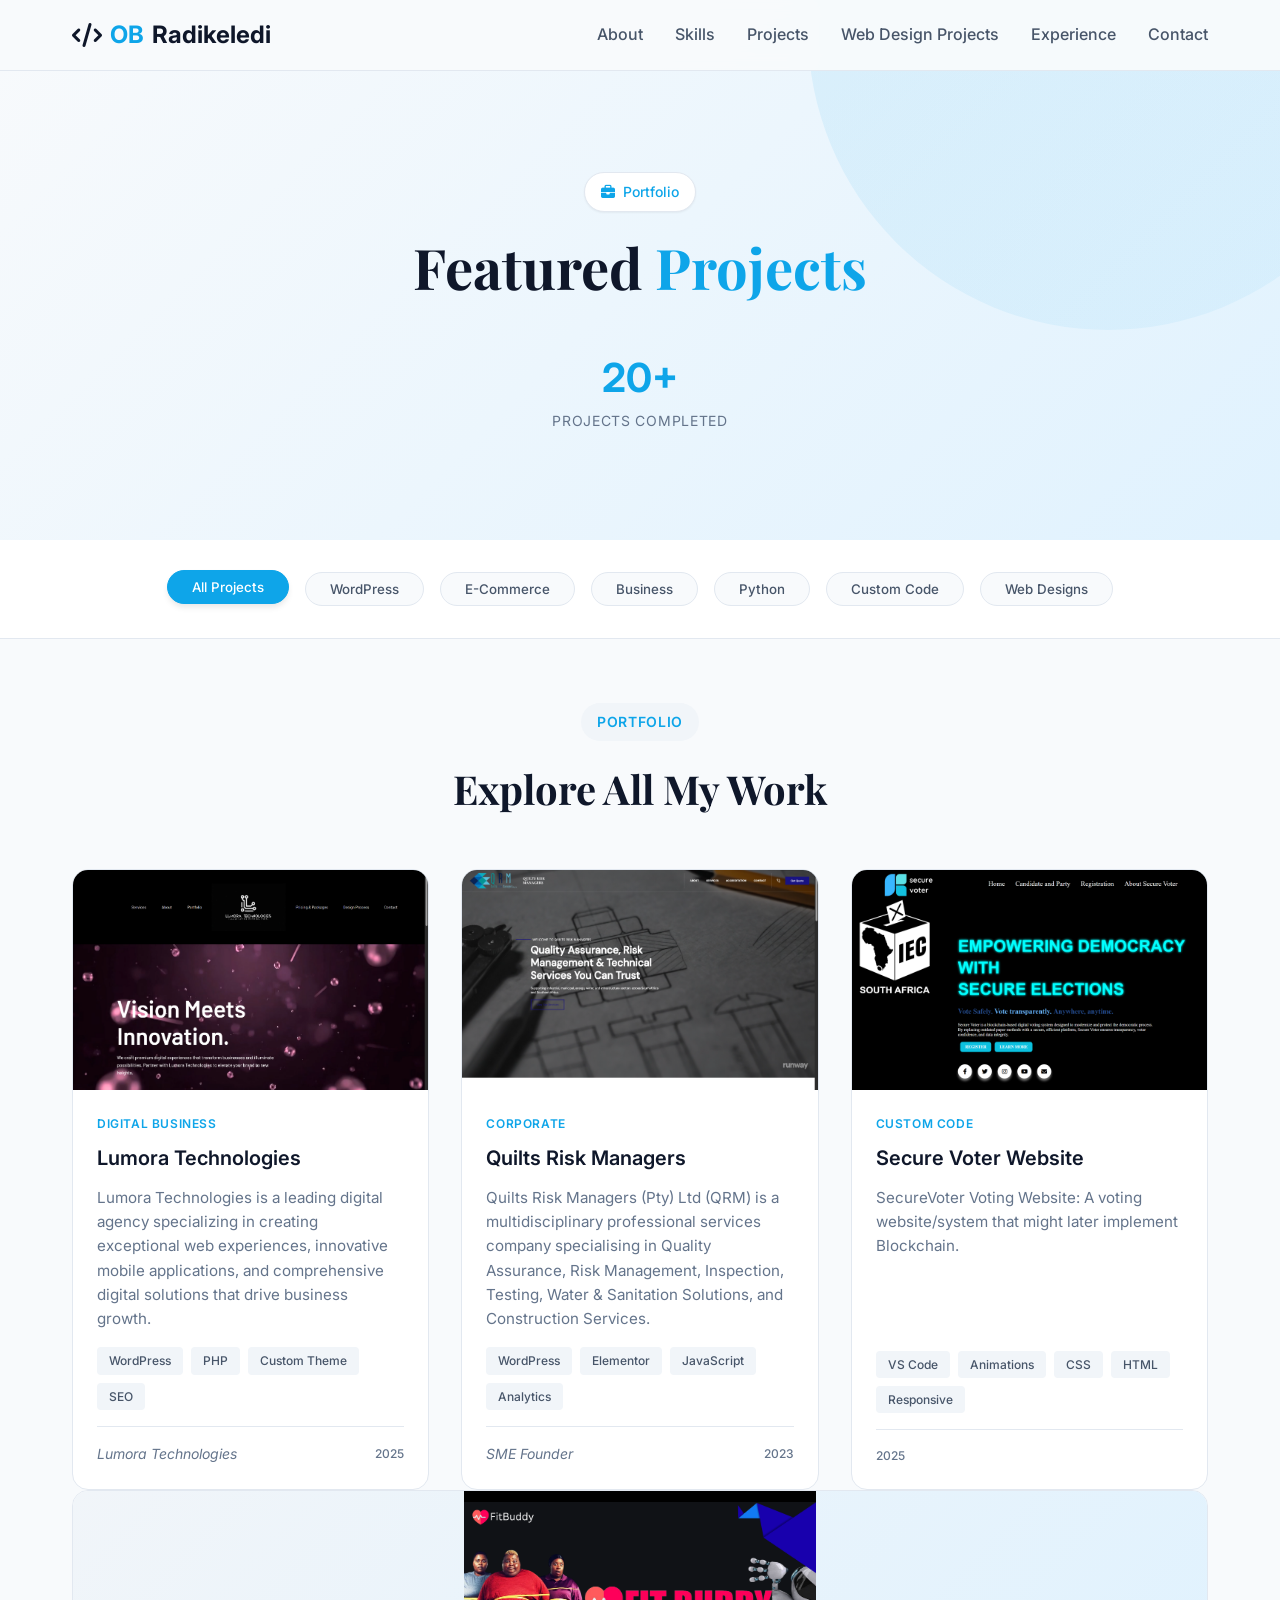
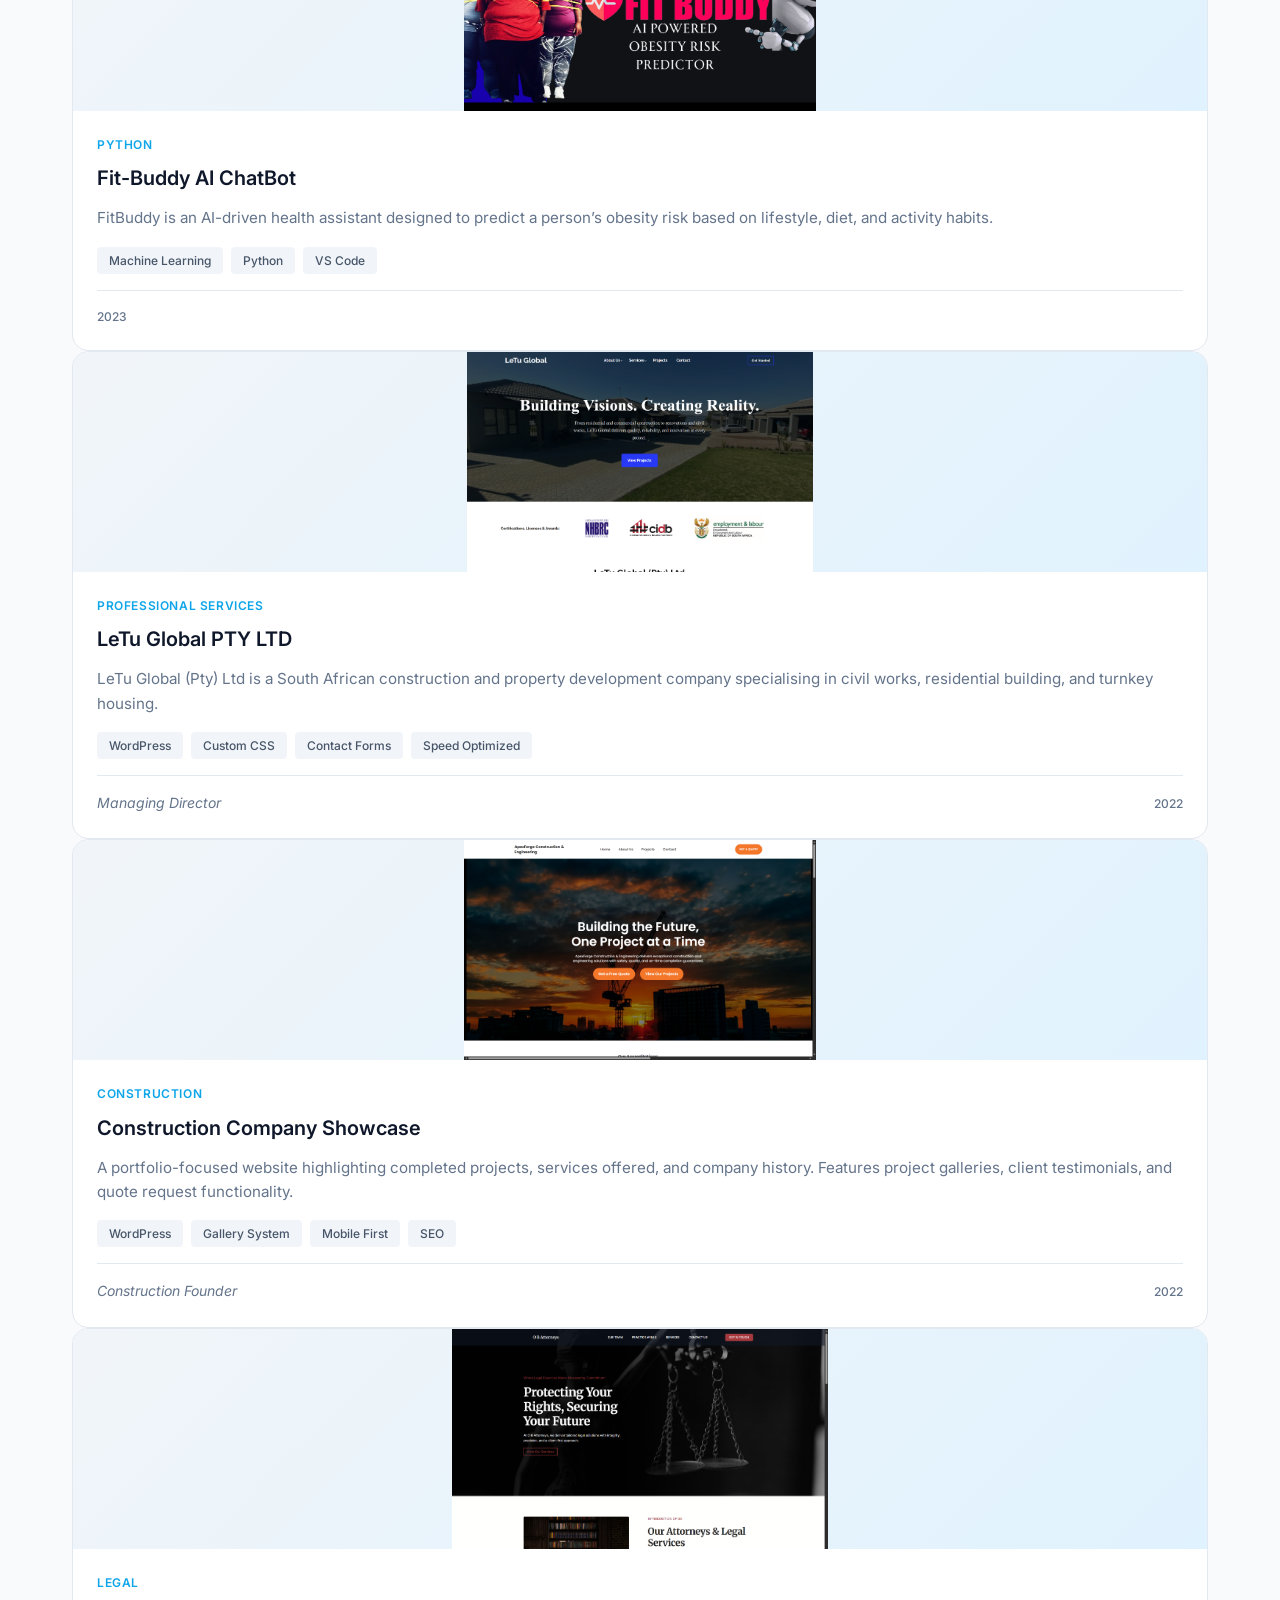
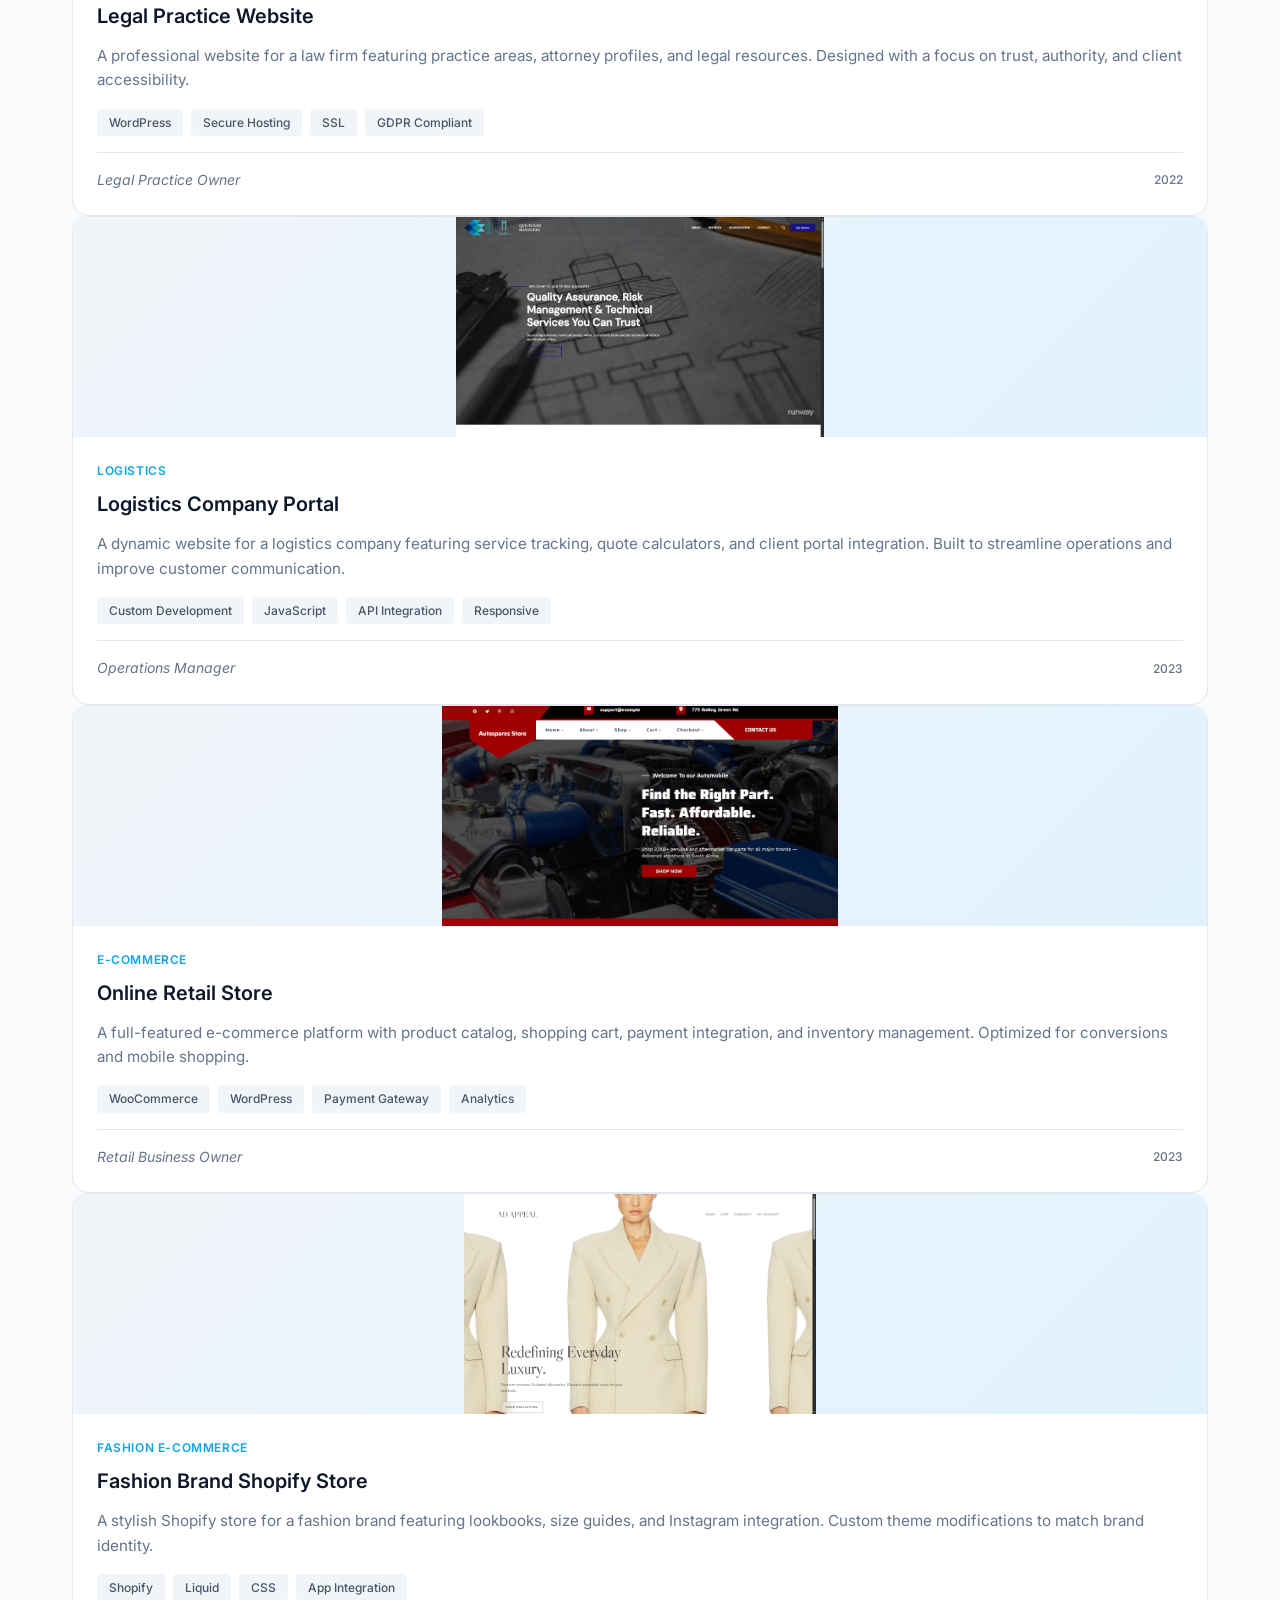
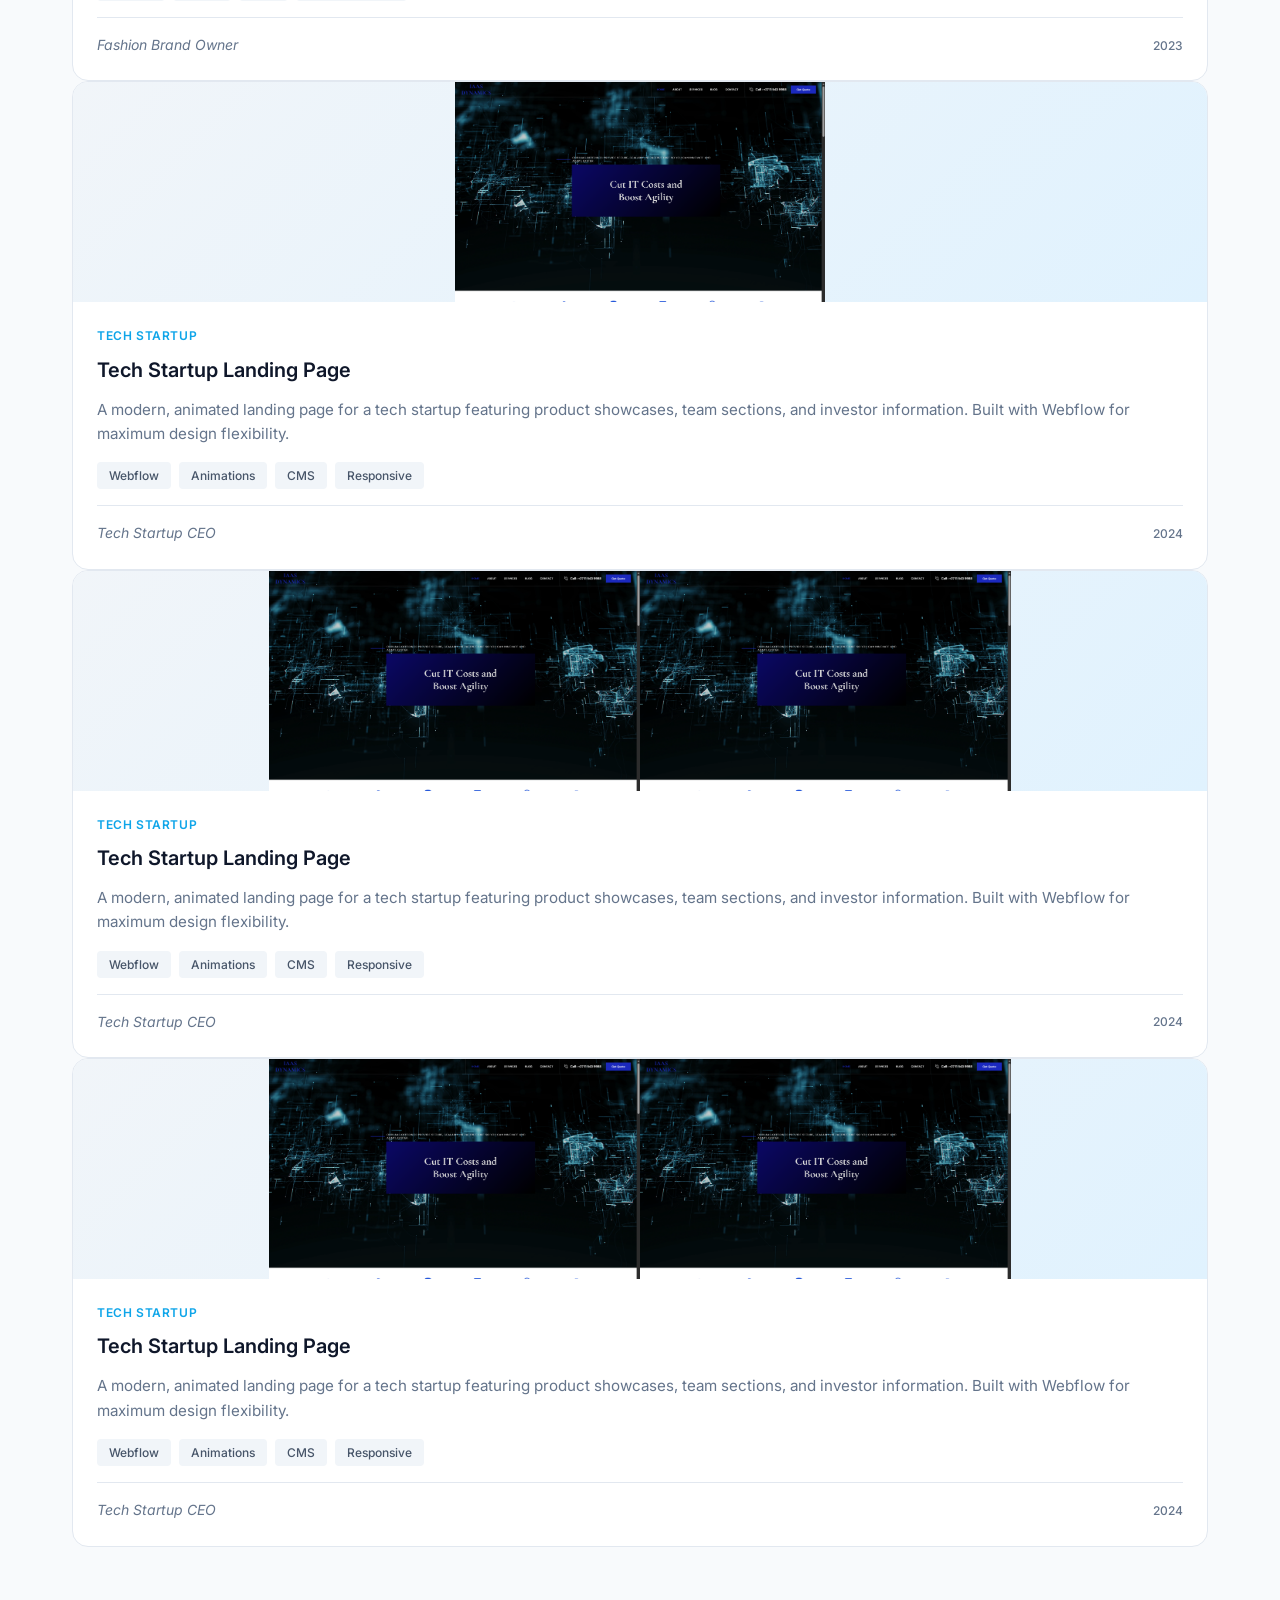
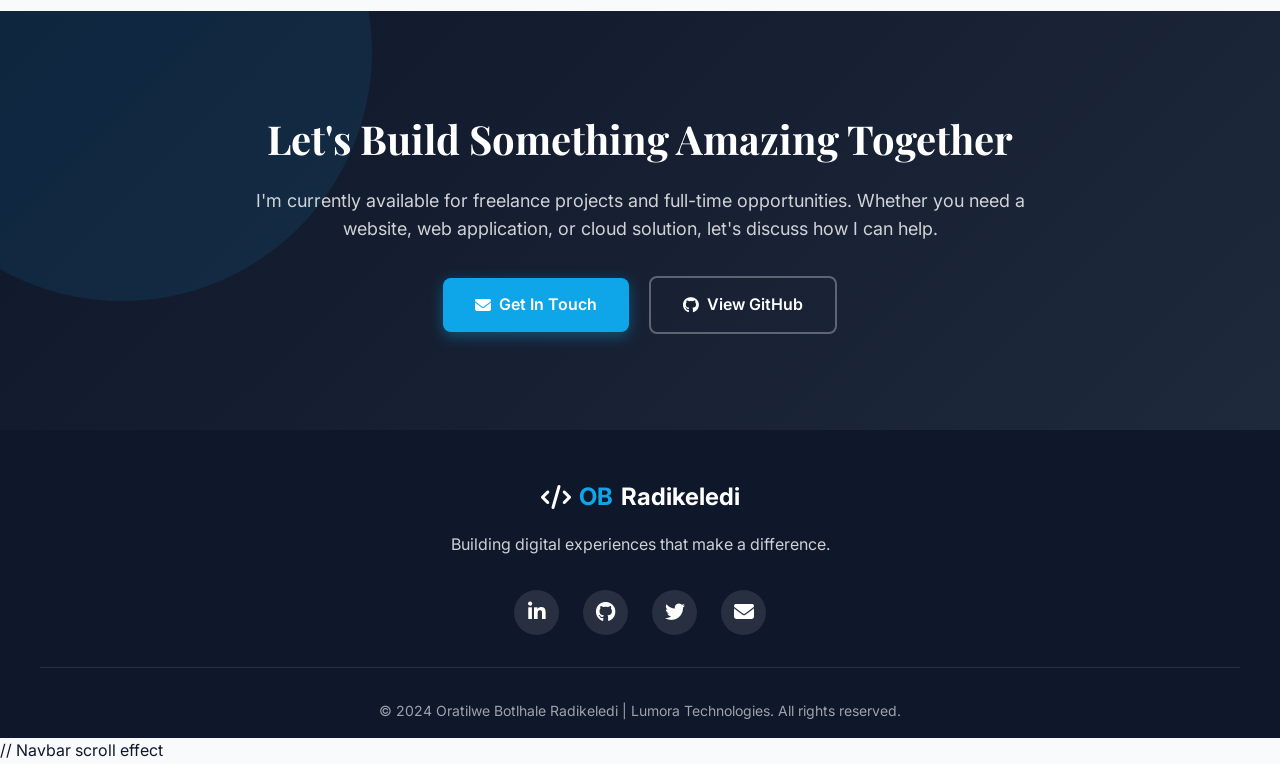
==== commit 4e121c5c: "Add files via upload" ====
--- a/portfolio.html
+++ b/portfolio.html
@@ -858,6 +858,7 @@
                 <li><a href="index.html">About</a></li>
                 <li><a href="index.html">Skills</a></li>
                 <li><a href="portfolio.html">Projects</a></li>
+                <li><a href="web_design.html"> Web Design Projects</a></li>
                 <li><a href="index.html">Experience</a></li>
                 <li><a href="index.html">Contact</a></li>
             </ul>
@@ -897,6 +898,7 @@
             <button class="filter-btn" data-filter="business">Business</button>
             <button class="filter-btn" data-filter="business">Python</button>
             <button class="filter-btn" data-filter="custom">Custom Code</button>
+            <button class="filter-btn" data-filter="business">Web Designs</button>
         </div>
     </section>
 
@@ -904,7 +906,7 @@
     <section id="projects" class="projects-section">
         <div class="section-header scroll-reveal">
             <span class="section-tag">Portfolio</span>
-            <h2 class="section-title">Selected Works</h2>
+            <h2 class="section-title">Explore All My Work</h2>
         </div>
 
         <div class="projects-grid">
@@ -1237,6 +1239,7 @@
             <div class="project-card scroll-reveal" data-category="business">
                 <div class="project-image">
                     <img src="IMAGES/itbusiness.png" alt="QRMs" class="project-image">
+                    <img src="IMAGES/itbusiness.png" alt="QRMs" class="project-image">
                     <div class="project-overlay">
                         <a href="#" class="project-link" title="View Live Site">
                             <i class="fas fa-external-link-alt"></i>
@@ -1262,8 +1265,10 @@
                     </div>
                 </div>
             </div>
+            
             <div class="project-card scroll-reveal" data-category="business">
                 <div class="project-image">
+                    <img src="IMAGES/itbusiness.png" alt="QRMs" class="project-image">
                     <img src="IMAGES/itbusiness.png" alt="QRMs" class="project-image">
                     <div class="project-overlay">
                         <a href="#" class="project-link" title="View Live Site">
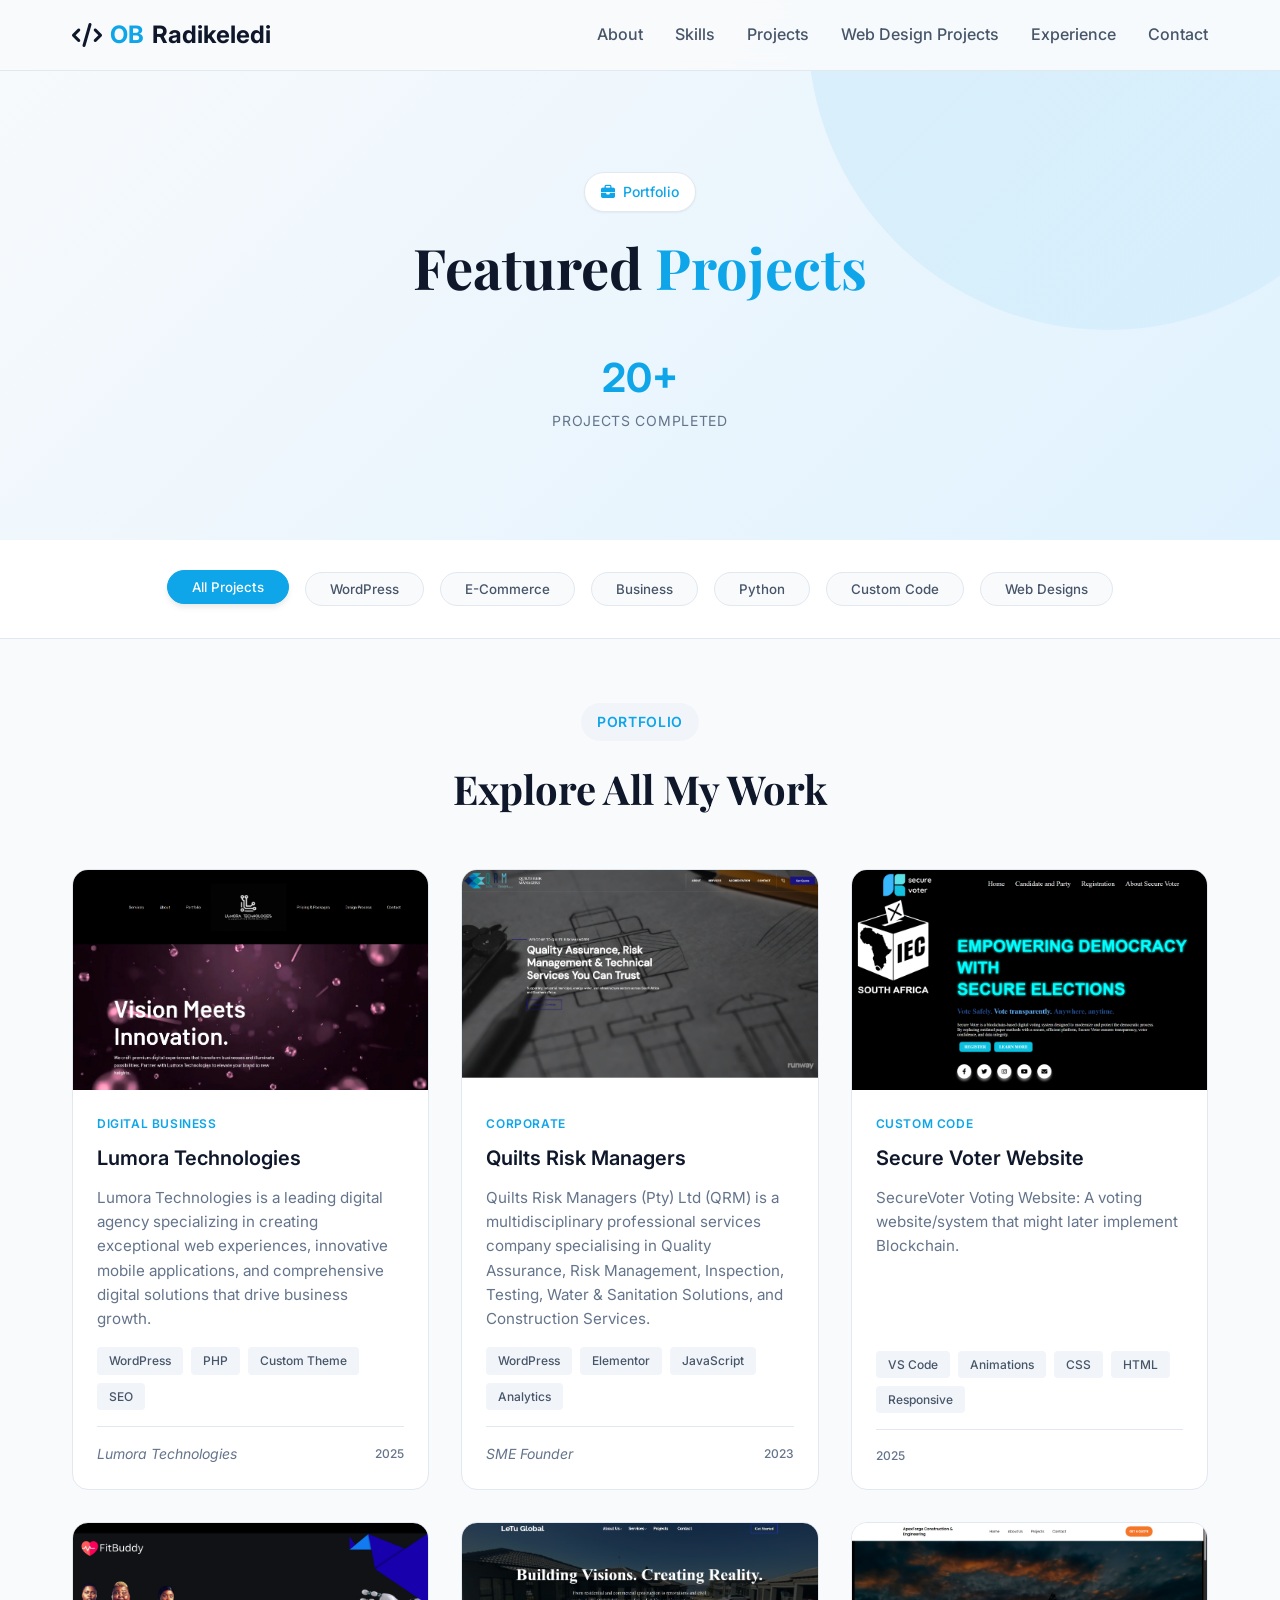
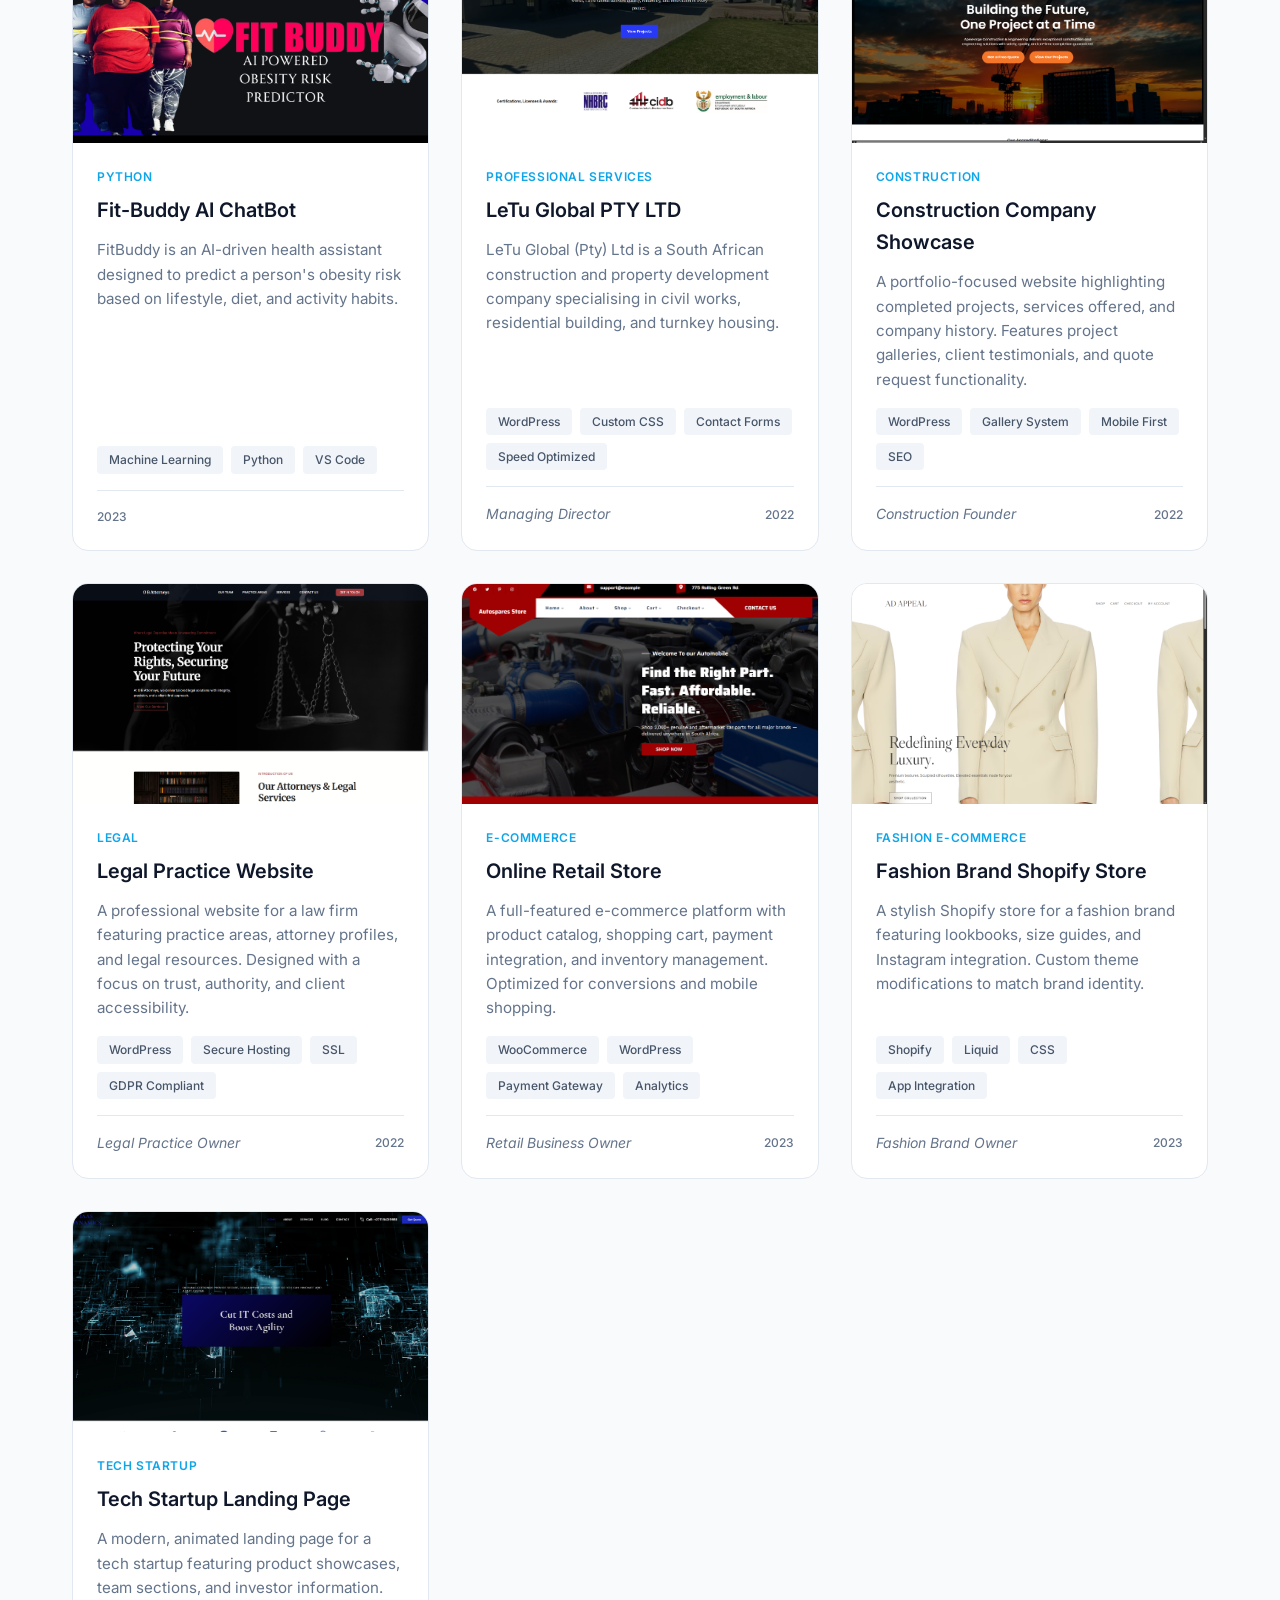
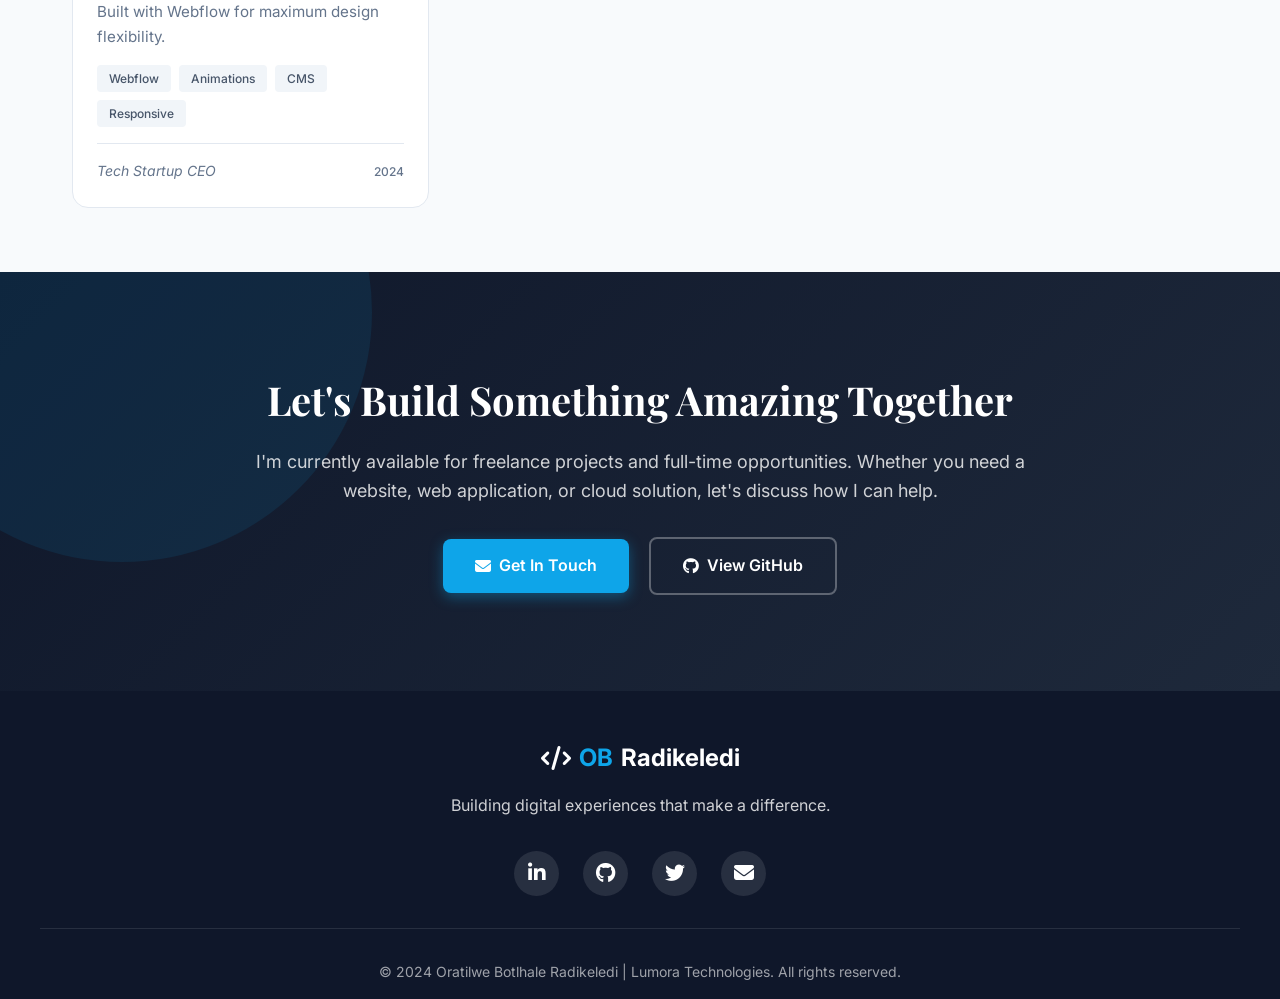
==== commit 0a867368: "Add files via upload" ====
--- a/portfolio.html
+++ b/portfolio.html
@@ -336,6 +336,7 @@
             box-shadow: var(--shadow-xl);
         }
 
+        /* FIX: project-image is the container div, not the img tag */
         .project-image {
             height: 220px;
             background: linear-gradient(135deg, var(--accent-bg) 0%, #e0f2fe 100%);
@@ -346,6 +347,14 @@
             color: var(--accent-color);
             position: relative;
             overflow: hidden;
+        }
+
+        /* FIX: style the img tags inside .project-image to fill the container */
+        .project-image img {
+            width: 100%;
+            height: 100%;
+            object-fit: cover;
+            display: block;
         }
 
         .project-image::before {
@@ -358,6 +367,7 @@
             background: linear-gradient(135deg, transparent 0%, rgba(14, 165, 233, 0.1) 100%);
             opacity: 0;
             transition: opacity 0.3s ease;
+            z-index: 1;
         }
 
         .project-card:hover .project-image::before {
@@ -377,6 +387,7 @@
             gap: 1rem;
             opacity: 0;
             transition: opacity 0.3s ease;
+            z-index: 2;
         }
 
         .project-card:hover .project-overlay {
@@ -844,7 +855,7 @@
             }
         }
     </style>
-<base target="_blank">
+    <base target="_blank">
 </head>
 <body>
     <!-- Navigation -->
@@ -858,7 +869,7 @@
                 <li><a href="index.html">About</a></li>
                 <li><a href="index.html">Skills</a></li>
                 <li><a href="portfolio.html">Projects</a></li>
-                <li><a href="web_design.html"> Web Design Projects</a></li>
+                <li><a href="web_design.html">Web Design Projects</a></li>
                 <li><a href="index.html">Experience</a></li>
                 <li><a href="index.html">Contact</a></li>
             </ul>
@@ -878,8 +889,7 @@
             <h1>
                 Featured <span>Projects</span>
             </h1>
-            <p class="hero-subtitle">
-            </p>
+            <p class="hero-subtitle"></p>
             <div class="hero-stats">
                 <div class="stat">
                     <span class="stat-number">20+</span>
@@ -890,15 +900,16 @@
     </section>
 
     <!-- Filter Section -->
+    <!-- FIX: Each filter button now has a unique, correct data-filter value -->
     <section class="filter-section">
         <div class="filter-container">
             <button class="filter-btn active" data-filter="all">All Projects</button>
             <button class="filter-btn" data-filter="wordpress">WordPress</button>
             <button class="filter-btn" data-filter="ecommerce">E-Commerce</button>
             <button class="filter-btn" data-filter="business">Business</button>
-            <button class="filter-btn" data-filter="business">Python</button>
+            <button class="filter-btn" data-filter="python">Python</button>
             <button class="filter-btn" data-filter="custom">Custom Code</button>
-            <button class="filter-btn" data-filter="business">Web Designs</button>
+            <button class="filter-btn" data-filter="webdesign">Web Designs</button>
         </div>
     </section>
 
@@ -910,10 +921,11 @@
         </div>
 
         <div class="projects-grid">
+
             <!-- Project 1: Lumora Technologies -->
             <div class="project-card scroll-reveal" data-category="wordpress business">
                 <div class="project-image">
-                    <img src="IMAGES/lumoratechnologies.png" alt="lumoratechnologies" class="project-image">
+                    <img src="IMAGES/lumoratechnologies.png" alt="Lumora Technologies">
                     <div class="project-overlay">
                         <a href="https://lumoratechnologies.co.za/" class="project-link" title="View Live Site">
                             <i class="fas fa-external-link-alt"></i>
@@ -940,10 +952,10 @@
                 </div>
             </div>
 
-            <!-- Project 2: SME Business -->
+            <!-- Project 2: Quilts Risk Managers -->
             <div class="project-card scroll-reveal" data-category="wordpress business">
                 <div class="project-image">
-                    <img src="IMAGES/QRM.png" alt="QRMs" class="project-image">
+                    <img src="IMAGES/QRM.png" alt="Quilts Risk Managers">
                     <div class="project-overlay">
                         <a href="https://quiltsriskmanagers.co.za/" class="project-link" title="View Live Site">
                             <i class="fas fa-external-link-alt"></i>
@@ -956,7 +968,7 @@
                 <div class="project-content">
                     <span class="project-category">Corporate</span>
                     <h3>Quilts Risk Managers</h3>
-                    <p>Quilts Risk Managers (Pty) Ltd (QRM) is a multidisciplinary professional services company specialising in Quality Assurance, Risk Management, Inspection, Testing, Water & Sanitation Solutions, and Construction Services.</p>
+                    <p>Quilts Risk Managers (Pty) Ltd (QRM) is a multidisciplinary professional services company specialising in Quality Assurance, Risk Management, Inspection, Testing, Water &amp; Sanitation Solutions, and Construction Services.</p>
                     <div class="project-tech">
                         <span>WordPress</span>
                         <span>Elementor</span>
@@ -970,9 +982,11 @@
                 </div>
             </div>
 
-            <div class="project-card scroll-reveal" data-category="custom code">
+            <!-- Project 3: SecureVoter -->
+            <!-- FIX: Corrected broken project-footer div structure -->
+            <div class="project-card scroll-reveal" data-category="custom">
                 <div class="project-image">
-                    <img src="IMAGES/securevoter.png" alt="SecureVoter" class="project-image">
+                    <img src="IMAGES/securevoter.png" alt="SecureVoter">
                     <div class="project-overlay">
                         <a href="#" class="project-link" title="View Live Site">
                             <i class="fas fa-external-link-alt"></i>
@@ -993,16 +1007,17 @@
                         <span>HTML</span>
                         <span>Responsive</span>
                     </div>
-                    <div class="project-footer"></div>
+                    <div class="project-footer">
                         <span class="project-date">2025</span>
                     </div>
                 </div>
             </div>
 
-            <!-- Project 3: Student Accommodation -->
+            <!-- Project 4: Fit-Buddy AI ChatBot -->
+            <!-- FIX: data-category changed to "python" to match filter button -->
             <div class="project-card scroll-reveal" data-category="python">
                 <div class="project-image">
-                    <img src="IMAGES/fitbuddy.png" alt="fitbudy" class="project-image">
+                    <img src="IMAGES/fitbuddy.png" alt="Fit-Buddy AI ChatBot">
                     <div class="project-overlay">
                         <a href="#" class="project-link" title="View Live Site">
                             <i class="fas fa-external-link-alt"></i>
@@ -1012,24 +1027,22 @@
                 <div class="project-content">
                     <span class="project-category">Python</span>
                     <h3>Fit-Buddy AI ChatBot</h3>
-                    <p>
-                        FitBuddy is an AI-driven health assistant designed to predict a person’s obesity risk based on lifestyle, diet, and activity habits.</p>
+                    <p>FitBuddy is an AI-driven health assistant designed to predict a person's obesity risk based on lifestyle, diet, and activity habits.</p>
                     <div class="project-tech">
                         <span>Machine Learning</span>
                         <span>Python</span>
                         <span>VS Code</span>
                     </div>
                     <div class="project-footer">
-            
                         <span class="project-date">2023</span>
                     </div>
                 </div>
             </div>
 
-            <!-- Project 4: Professional Services -->
+            <!-- Project 5: LeTu Global -->
             <div class="project-card scroll-reveal" data-category="wordpress business">
                 <div class="project-image">
-                    <img src="IMAGES/letu.png" alt="QRMs" class="project-image">
+                    <img src="IMAGES/letu.png" alt="LeTu Global">
                     <div class="project-overlay">
                         <a href="https://salesletu.co.za/" class="project-link" title="View Live Site">
                             <i class="fas fa-external-link-alt"></i>
@@ -1042,7 +1055,7 @@
                 <div class="project-content">
                     <span class="project-category">Professional Services</span>
                     <h3>LeTu Global PTY LTD</h3>
-                    <p>LeTu Global (Pty) Ltd is a South African construction and property development company specialising in civil works, residential building, and turnkey housing. </p>
+                    <p>LeTu Global (Pty) Ltd is a South African construction and property development company specialising in civil works, residential building, and turnkey housing.</p>
                     <div class="project-tech">
                         <span>WordPress</span>
                         <span>Custom CSS</span>
@@ -1056,10 +1069,11 @@
                 </div>
             </div>
 
-            <!-- Project 5: Construction Company -->
-            <div class="project-card scroll-reveal" data-category="web design">
+            <!-- Project 6: Construction Company Showcase -->
+            <!-- FIX: data-category changed to "webdesign" to match filter button -->
+            <div class="project-card scroll-reveal" data-category="webdesign">
                 <div class="project-image">
-                    <img src="IMAGES/construction.png" alt="QRMs" class="project-image">
+                    <img src="IMAGES/construction.png" alt="Construction Company Showcase">
                     <div class="project-overlay">
                         <a href="#" class="project-link" title="View Live Site">
                             <i class="fas fa-external-link-alt"></i>
@@ -1086,10 +1100,10 @@
                 </div>
             </div>
 
-            <!-- Project 6: Legal Practice -->
+            <!-- Project 7: Legal Practice -->
             <div class="project-card scroll-reveal" data-category="wordpress business">
                 <div class="project-image">
-                    <img src="IMAGES/lawfirm.png" alt="QRMs" class="project-image">
+                    <img src="IMAGES/lawfirm.png" alt="Legal Practice Website">
                     <div class="project-overlay">
                         <a href="#" class="project-link" title="View Live Site">
                             <i class="fas fa-external-link-alt"></i>
@@ -1116,40 +1130,10 @@
                 </div>
             </div>
 
-            <!-- Project 7: Logistics Company -->
-            <div class="project-card scroll-reveal" data-category="business custom">
-                <div class="project-image">
-                    <img src="IMAGES/QRM.png" alt="QRMs" class="project-image">
-                    <div class="project-overlay">
-                        <a href="#" class="project-link" title="View Live Site">
-                            <i class="fas fa-external-link-alt"></i>
-                        </a>
-                        <a href="#" class="project-link" title="View Case Study">
-                            <i class="fas fa-folder-open"></i>
-                        </a>
-                    </div>
-                </div>
-                <div class="project-content">
-                    <span class="project-category">Logistics</span>
-                    <h3>Logistics Company Portal</h3>
-                    <p>A dynamic website for a logistics company featuring service tracking, quote calculators, and client portal integration. Built to streamline operations and improve customer communication.</p>
-                    <div class="project-tech">
-                        <span>Custom Development</span>
-                        <span>JavaScript</span>
-                        <span>API Integration</span>
-                        <span>Responsive</span>
-                    </div>
-                    <div class="project-footer">
-                        <span class="project-client">Operations Manager</span>
-                        <span class="project-date">2023</span>
-                    </div>
-                </div>
-            </div>
-
-            <!-- Project 8: E-Commerce Store -->
+            <!-- Project 9: Online Retail Store -->
             <div class="project-card scroll-reveal" data-category="ecommerce">
                 <div class="project-image">
-                    <img src="IMAGES/motocare.png" alt="QRMs" class="project-image">
+                    <img src="IMAGES/motocare.png" alt="Online Retail Store">
                     <div class="project-overlay">
                         <a href="#" class="project-link" title="View Live Site">
                             <i class="fas fa-external-link-alt"></i>
@@ -1176,10 +1160,10 @@
                 </div>
             </div>
 
-            <!-- Project 9: Shopify Store -->
+            <!-- Project 10: Fashion Brand Shopify Store -->
             <div class="project-card scroll-reveal" data-category="ecommerce">
                 <div class="project-image">
-                    <img src="IMAGES/fashionbusiness.png" alt="QRMs" class="project-image">
+                    <img src="IMAGES/fashionbusiness.png" alt="Fashion Brand Shopify Store">
                     <div class="project-overlay">
                         <a href="#" class="project-link" title="View Live Site">
                             <i class="fas fa-external-link-alt"></i>
@@ -1206,10 +1190,10 @@
                 </div>
             </div>
 
-            <!-- Project 10: Webflow Site -->
+            <!-- Project 11: Tech Startup Landing Page -->
             <div class="project-card scroll-reveal" data-category="business">
                 <div class="project-image">
-                    <img src="IMAGES/itbusiness.png" alt="QRMs" class="project-image">
+                    <img src="IMAGES/itbusiness.png" alt="Tech Startup Landing Page">
                     <div class="project-overlay">
                         <a href="#" class="project-link" title="View Live Site">
                             <i class="fas fa-external-link-alt"></i>
@@ -1236,69 +1220,8 @@
                 </div>
             </div>
 
-            <div class="project-card scroll-reveal" data-category="business">
-                <div class="project-image">
-                    <img src="IMAGES/itbusiness.png" alt="QRMs" class="project-image">
-                    <img src="IMAGES/itbusiness.png" alt="QRMs" class="project-image">
-                    <div class="project-overlay">
-                        <a href="#" class="project-link" title="View Live Site">
-                            <i class="fas fa-external-link-alt"></i>
-                        </a>
-                        <a href="#" class="project-link" title="View Case Study">
-                            <i class="fas fa-folder-open"></i>
-                        </a>
-                    </div>
-                </div>
-                <div class="project-content">
-                    <span class="project-category">Tech Startup</span>
-                    <h3>Tech Startup Landing Page</h3>
-                    <p>A modern, animated landing page for a tech startup featuring product showcases, team sections, and investor information. Built with Webflow for maximum design flexibility.</p>
-                    <div class="project-tech">
-                        <span>Webflow</span>
-                        <span>Animations</span>
-                        <span>CMS</span>
-                        <span>Responsive</span>
-                    </div>
-                    <div class="project-footer">
-                        <span class="project-client">Tech Startup CEO</span>
-                        <span class="project-date">2024</span>
-                    </div>
-                </div>
-            </div>
-            
-            <div class="project-card scroll-reveal" data-category="business">
-                <div class="project-image">
-                    <img src="IMAGES/itbusiness.png" alt="QRMs" class="project-image">
-                    <img src="IMAGES/itbusiness.png" alt="QRMs" class="project-image">
-                    <div class="project-overlay">
-                        <a href="#" class="project-link" title="View Live Site">
-                            <i class="fas fa-external-link-alt"></i>
-                        </a>
-                        <a href="#" class="project-link" title="View Case Study">
-                            <i class="fas fa-folder-open"></i>
-                        </a>
-                    </div>
-                </div>
-                <div class="project-content">
-                    <span class="project-category">Tech Startup</span>
-                    <h3>Tech Startup Landing Page</h3>
-                    <p>A modern, animated landing page for a tech startup featuring product showcases, team sections, and investor information. Built with Webflow for maximum design flexibility.</p>
-                    <div class="project-tech">
-                        <span>Webflow</span>
-                        <span>Animations</span>
-                        <span>CMS</span>
-                        <span>Responsive</span>
-                    </div>
-                    <div class="project-footer">
-                        <span class="project-client">Tech Startup CEO</span>
-                        <span class="project-date">2024</span>
-                    </div>
-                </div>
-            </div>
-            
         </div>
     </section>
-
 
     <!-- CTA Section -->
     <section id="contact" class="cta-section">
@@ -1310,7 +1233,7 @@
                     <i class="fas fa-envelope"></i>
                     Get In Touch
                 </a>
-                <a href="https://github.com/lumoraTech6" target="_blank" class="btn btn-secondary">
+                <a href="https://github.com/OratilweBotlhale" target="_blank" class="btn btn-secondary">
                     <i class="fab fa-github"></i>
                     View GitHub
                 </a>
@@ -1329,10 +1252,10 @@
                 Building digital experiences that make a difference.
             </p>
             <div class="footer-social">
-                <a href="#" class="social-link" title="LinkedIn">
+                <a href="https://www.linkedin.com/in/oratilwe-botlhale-radikeledi-1a133b292/" class="social-link" title="LinkedIn">
                     <i class="fab fa-linkedin-in"></i>
                 </a>
-                <a href="https://github.com/lumoraTech6" class="social-link" title="GitHub">
+                <a href="https://github.com/OratilweBotlhale" class="social-link" title="GitHub">
                     <i class="fab fa-github"></i>
                 </a>
                 <a href="#" class="social-link" title="Twitter">
@@ -1348,8 +1271,8 @@
         </div>
     </footer>
 
-        // Navbar scroll effect
-        <script src="portfolio.js"></script>
+    <!-- FIX: Script tag is now correctly placed inside <body>, before </body> -->
+    <script src="portfolio.js"></script>
 
 </body>
 </html>
